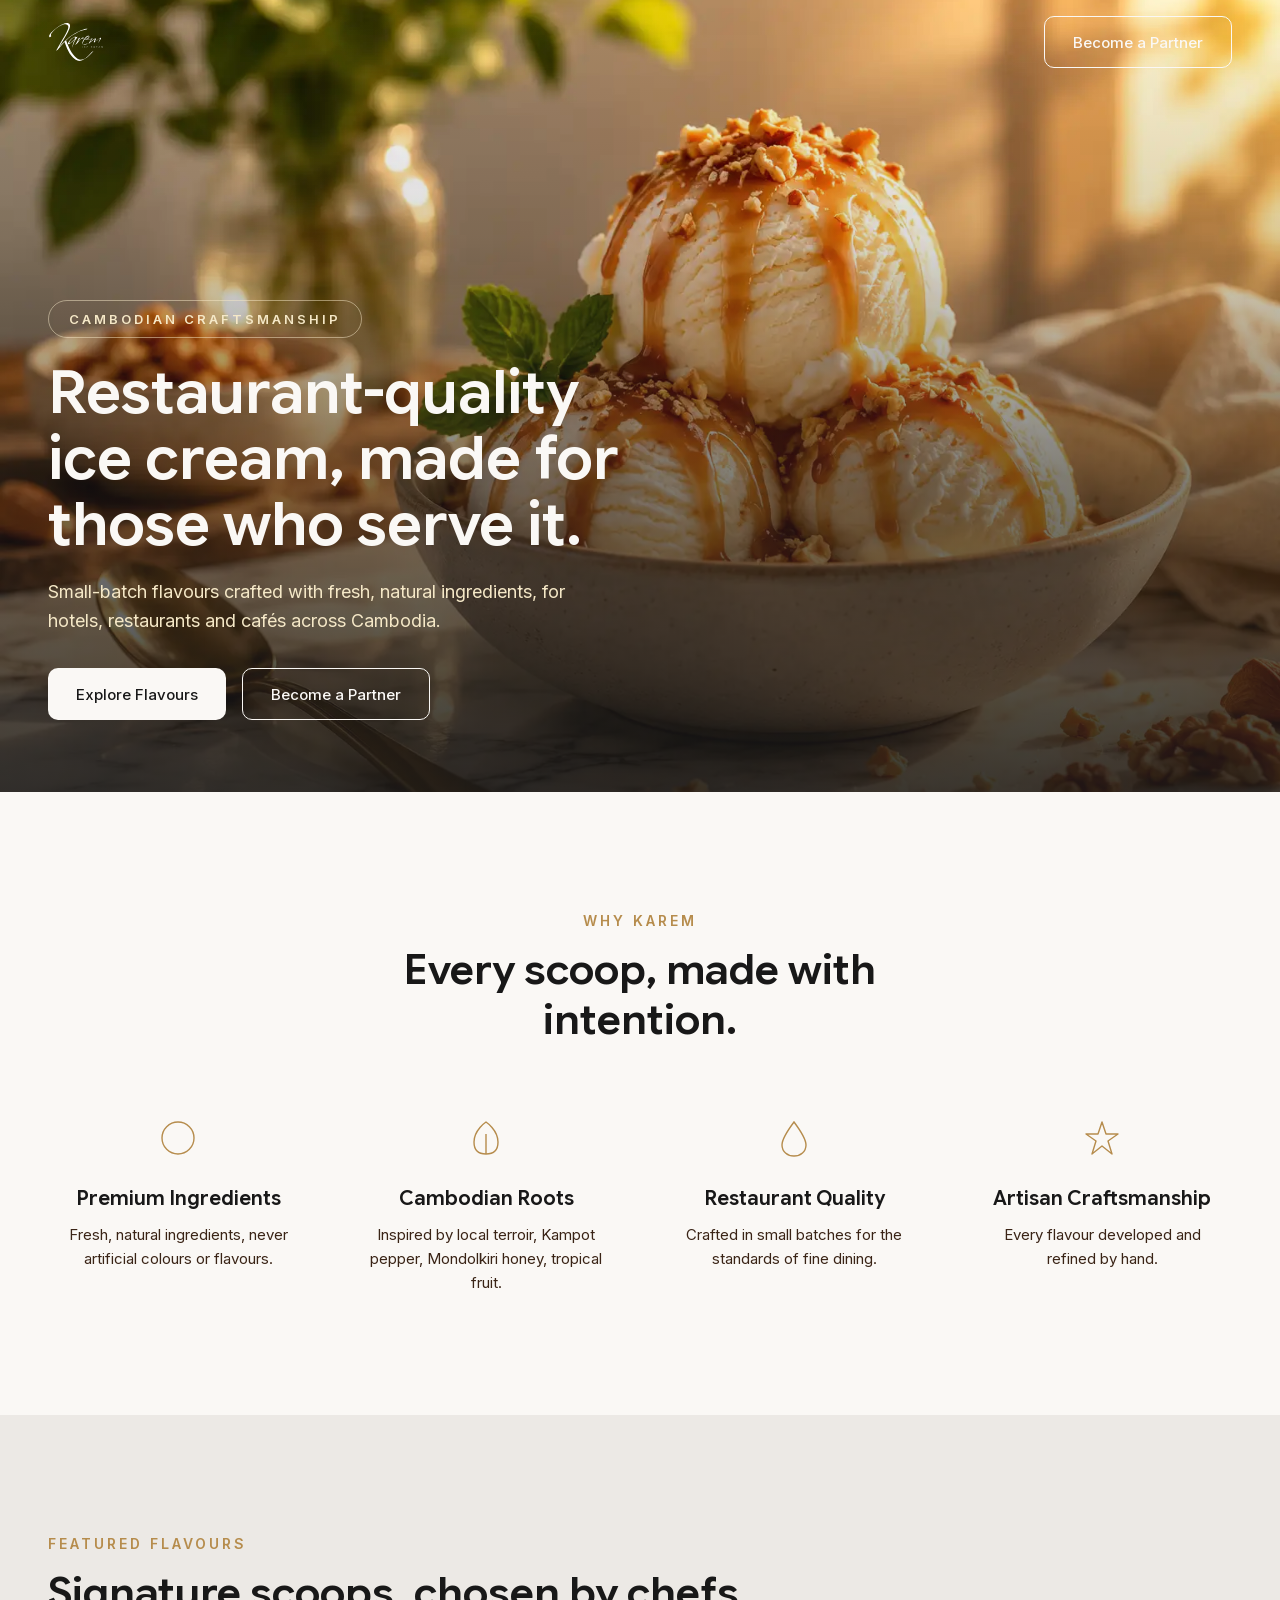
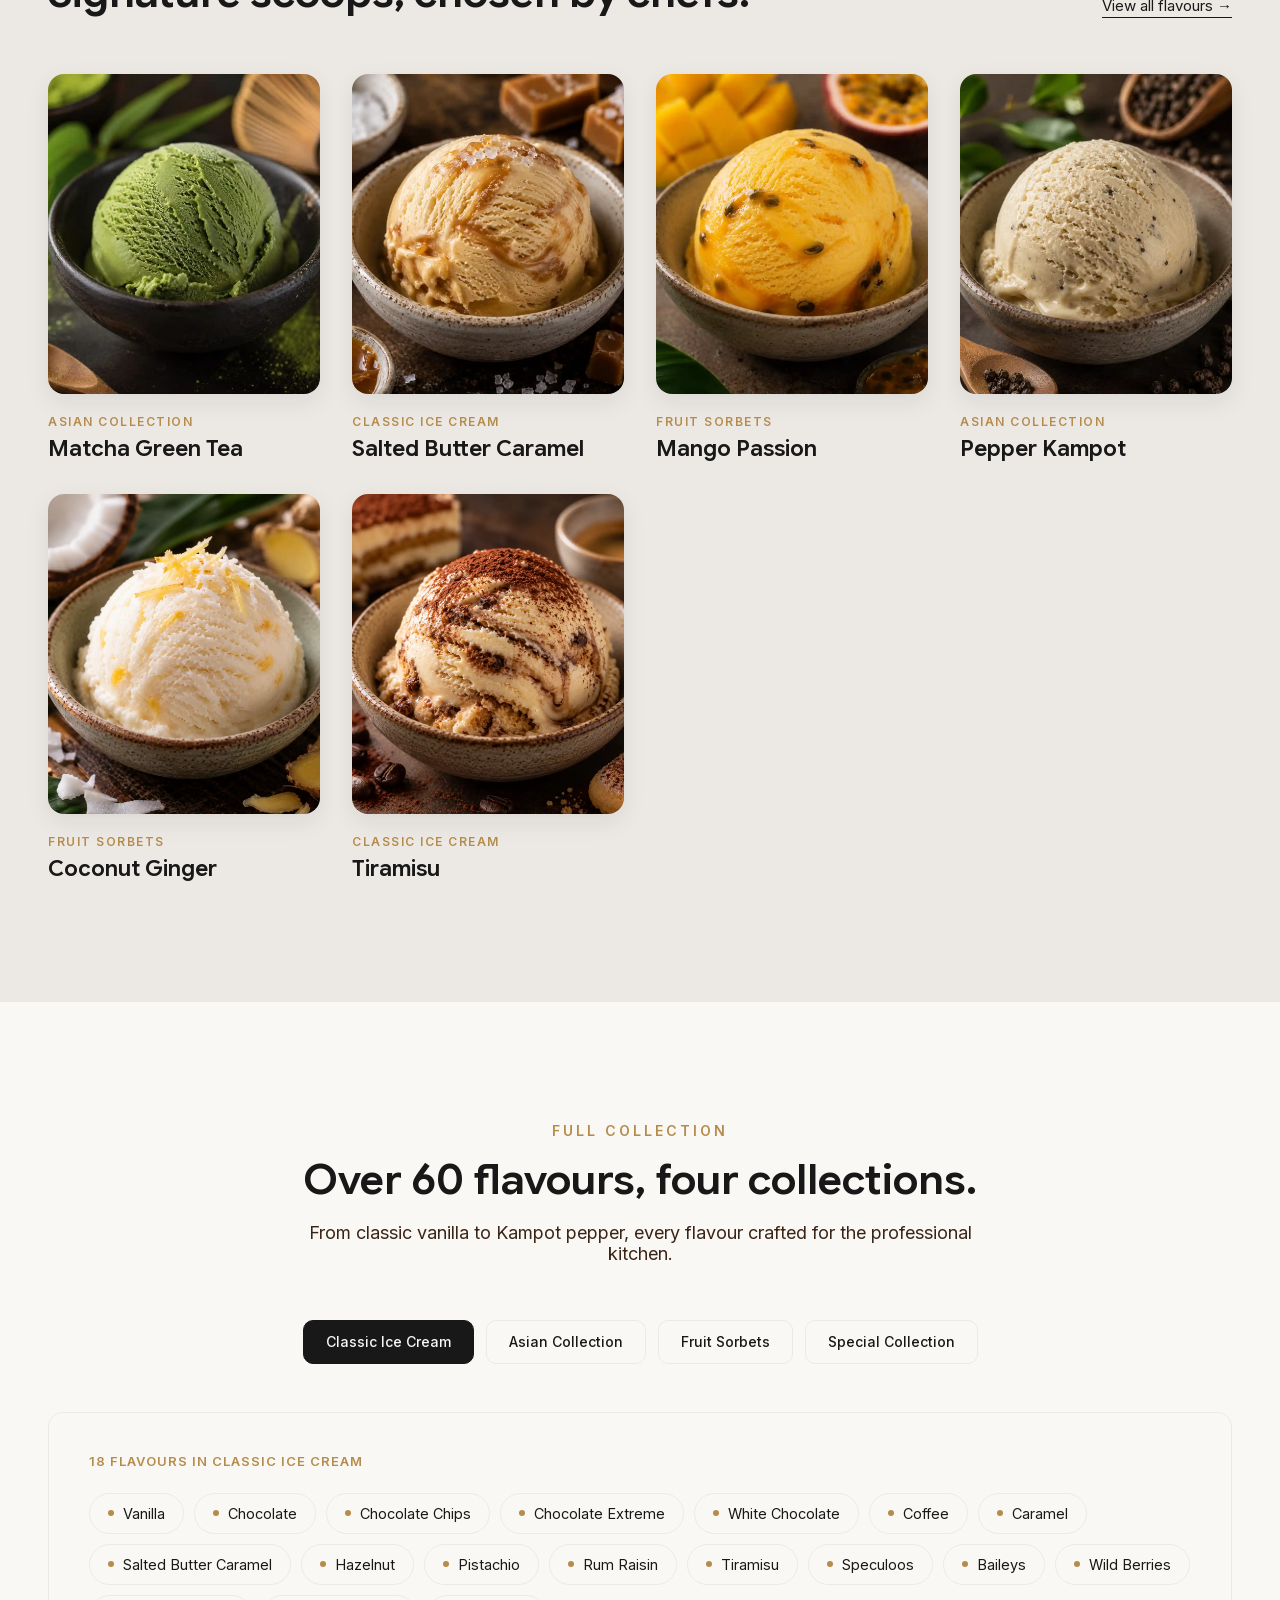
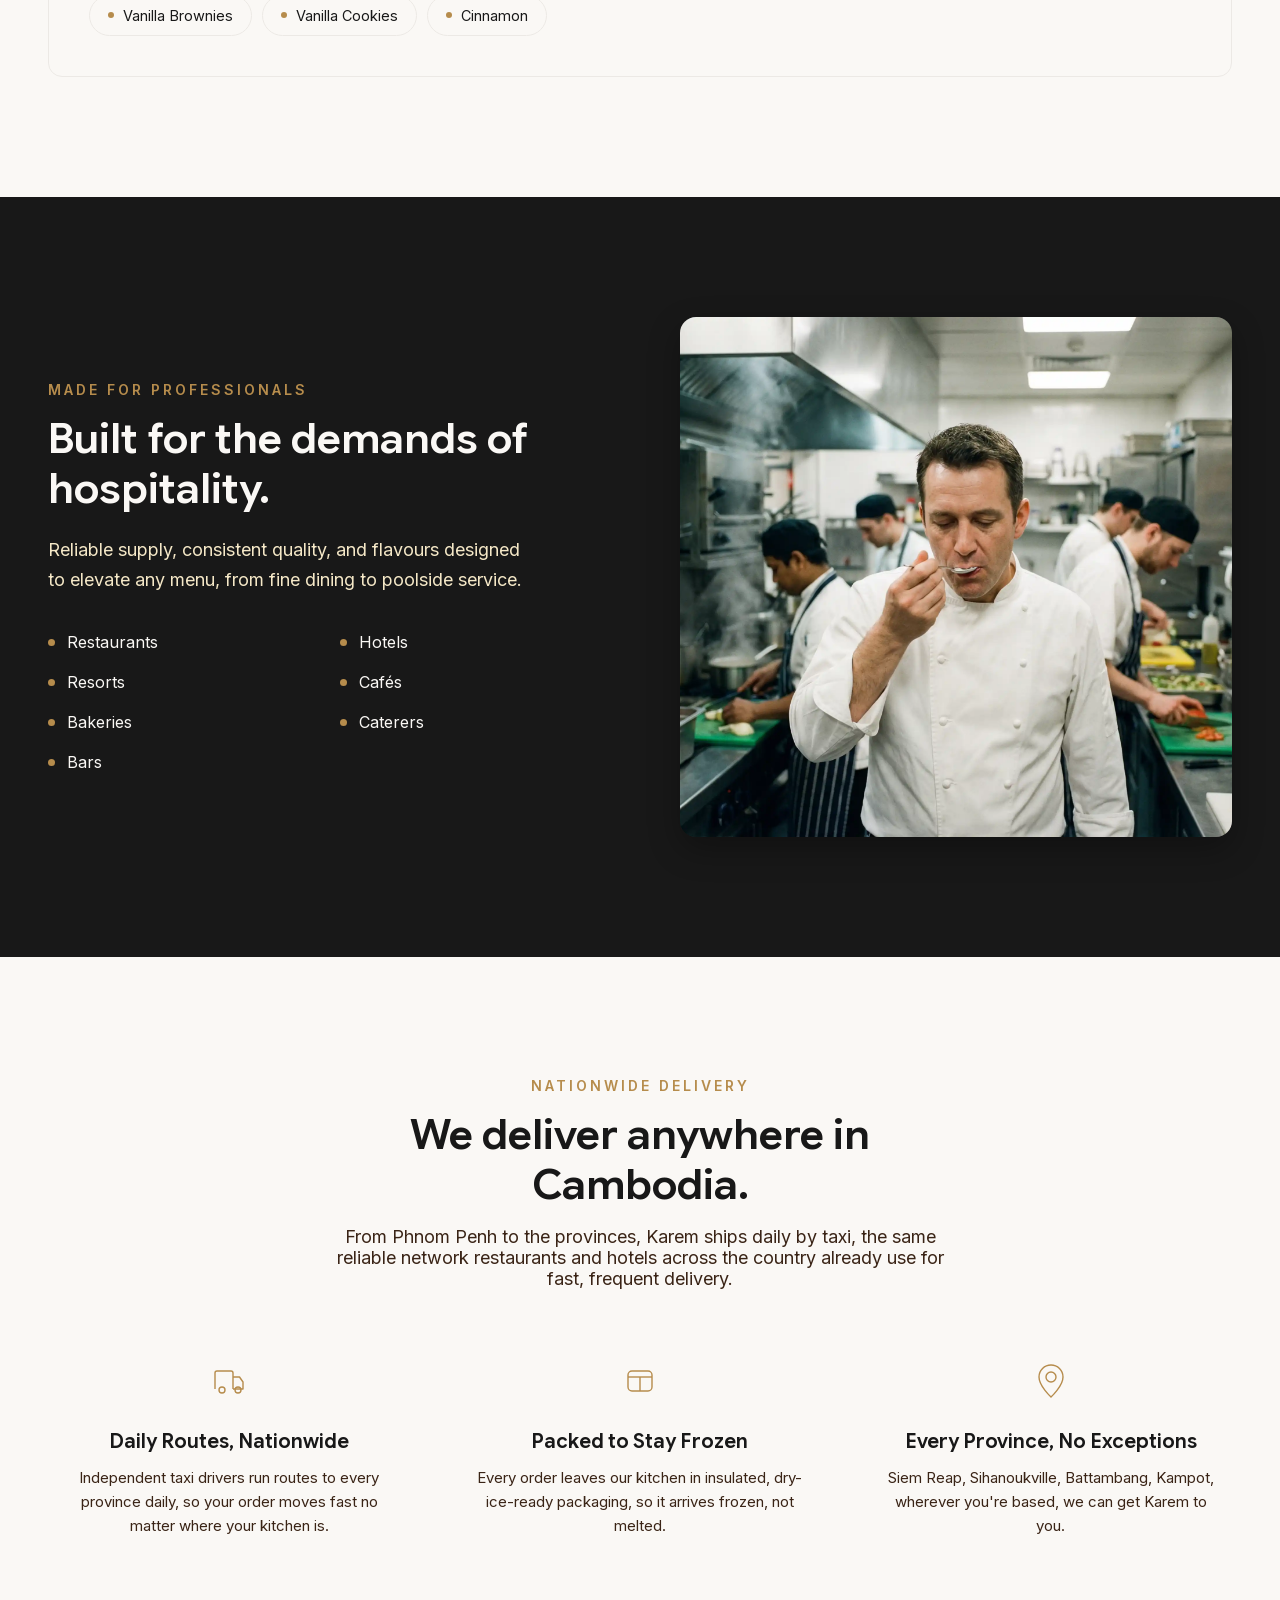
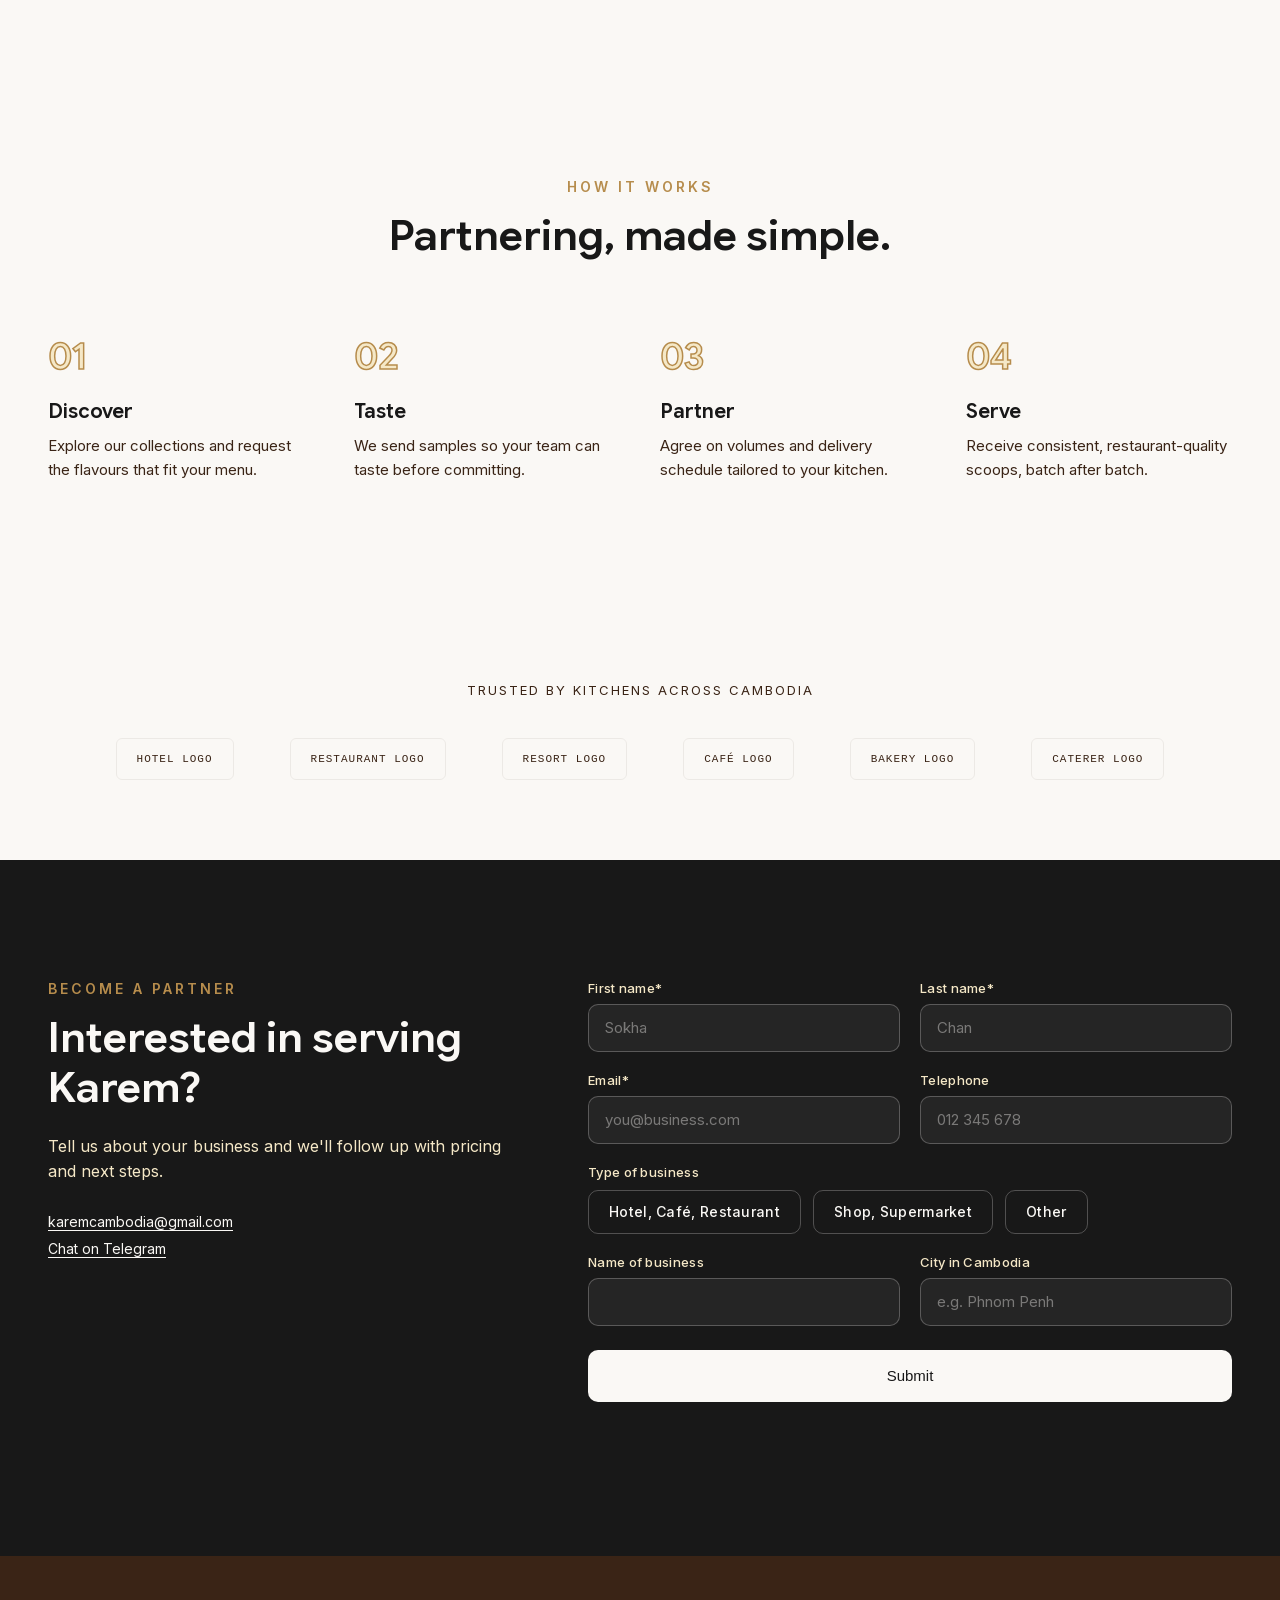
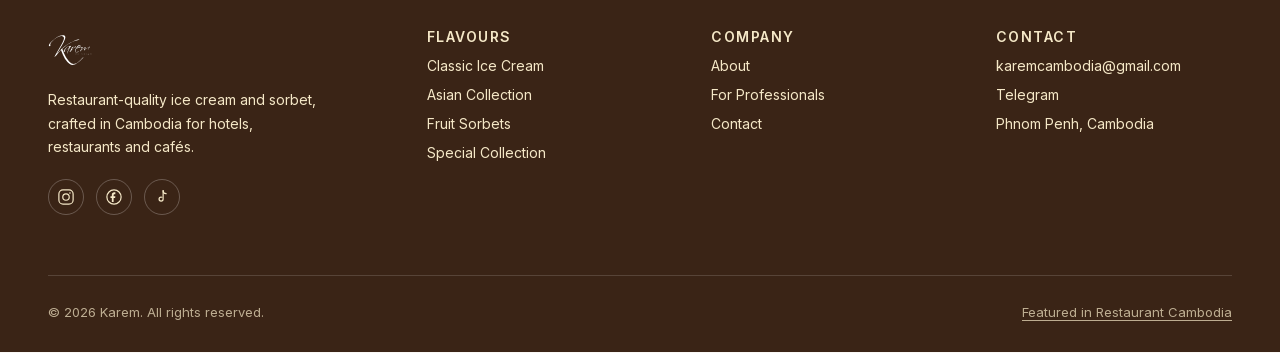
==== index.html @ e4a12578 "Remove "Franck" from visible site text - pricing.html: "Call Franck, +855 12 821 176" -> "Call +855 " ====
<!DOCTYPE html>
<html lang="en">
<head>
<meta charset="UTF-8">
<meta name="viewport" content="width=device-width, initial-scale=1">

<!-- Google tag (gtag.js) -->
<script async src="https://www.googletagmanager.com/gtag/js?id=G-YHL9MXFKMF"></script>
<script>
  window.dataLayer = window.dataLayer || [];
  function gtag(){dataLayer.push(arguments);}
  gtag('js', new Date());
  gtag('config', 'G-YHL9MXFKMF');
</script>

<!-- Google Search Console verification -->
<!-- TODO: replace with the content value Search Console gives you at search.google.com/search-console -->
<meta name="google-site-verification" content="REPLACE_WITH_YOUR_VERIFICATION_CODE">

<title>Ice Cream in Cambodia: the best since 1999</title>
<meta name="description" content="Indulge in the finest ice cream in Cambodia. Since 1999. Karem is the best in town, serving up irresistible flavors you must try. Experience a taste of pure delight today.">
<meta name="robots" content="index, follow, max-snippet:-1, max-video-preview:-1, max-image-preview:large">
<link rel="canonical" href="https://karem-icecream.com/">
<meta property="og:locale" content="en_US">
<meta property="og:type" content="website">
<meta property="og:title" content="Ice Cream in Cambodia: the best since 1999">
<meta property="og:description" content="Indulge in the finest ice cream in Cambodia. Since 1999. Karem is the best in town, serving up irresistible flavors you must try. Experience a taste of pure delight today.">
<meta property="og:url" content="https://karem-icecream.com/">
<meta property="og:site_name" content="karem-icecream.com">
<meta property="og:updated_time" content="2026-05-24T06:17:07+00:00">
<meta property="article:published_time" content="2023-06-06T05:48:26+00:00">
<meta property="article:modified_time" content="2026-05-24T06:17:07+00:00">
<meta name="twitter:card" content="summary_large_image">
<meta name="twitter:title" content="Ice Cream in Cambodia: the best since 1999">
<meta name="twitter:description" content="Indulge in the finest ice cream in Cambodia. Since 1999. Karem is the best in town, serving up irresistible flavors you must try. Experience a taste of pure delight today.">
<meta name="twitter:label1" content="Time to read">
<meta name="twitter:data1" content="1 minute">
<script type="application/ld+json">{"@context":"https://schema.org","@graph":[{"@type":"Organization","@id":"https://karem-icecream.com/#organization","name":"Karem","url":"https://karem-icecream.com/","logo":{"@type":"ImageObject","@id":"https://karem-icecream.com/#logo","url":"https://karem-icecream.com/assets/images/karem-logo.svg","contentUrl":"https://karem-icecream.com/assets/images/karem-logo.svg","caption":"Karem"},"image":{"@id":"https://karem-icecream.com/#logo"},"description":"Wholesale ice cream and sorbet maker supplying hotels, restaurants and cafes across Cambodia, delivered nationwide by taxi.","email":"karemcambodia@gmail.com","telephone":"+855 12 821 176","address":{"@type":"PostalAddress","addressLocality":"Phnom Penh","addressCountry":"KH"},"sameAs":["https://t.me/Frank_Karem","https://www.restaurant-cambodia.com/"]},{"@type":"WebSite","@id":"https://karem-icecream.com/#website","url":"https://karem-icecream.com/","name":"Karem","publisher":{"@id":"https://karem-icecream.com/#organization"},"inLanguage":"en-US"},{"@type":"ImageObject","@id":"https://karem-icecream.com/assets/images/hero-icecream.webp","url":"https://karem-icecream.com/assets/images/hero-icecream.webp","width":"1536","height":"1024","inLanguage":"en-US"},{"@type":"WebPage","@id":"https://karem-icecream.com/#webpage","url":"https://karem-icecream.com/","name":"Ice Cream in Cambodia: the best since 1999","description":"Indulge in the finest ice cream in Cambodia. Since 1999. Karem is the best in town, serving up irresistible flavors you must try. Experience a taste of pure delight today.","isPartOf":{"@id":"https://karem-icecream.com/#website"},"about":{"@id":"https://karem-icecream.com/#organization"},"primaryImageOfPage":{"@id":"https://karem-icecream.com/assets/images/hero-icecream.webp"},"inLanguage":"en-US"}]}</script>
<link rel="icon" href="assets/images/karem-logo.svg" type="image/svg+xml">
<link rel="stylesheet" href="styles.css">
</head>
<body>

<a class="skip-link" href="#main">Skip to content</a>

<!-- NAV -->
<header class="site-nav">
  <div class="site-nav__bar">
    <a href="#" class="site-nav__logo" aria-label="Karem home">
      <img src="assets/images/karem-logo.svg" alt="Karem" width="168" height="56">
    </a>
    <a href="#contact" class="btn btn--outline site-nav__cta">Become a Partner</a>
  </div>
</header>

<main id="main">

  <!-- HERO -->
  <section id="hero" class="hero" role="img" aria-label="Golden hour photo of vanilla ice cream scoops with caramel and nuts in a ceramic bowl on marble">
    <div class="hero__scrim"></div>
    <div class="hero__inner">
      <div class="hero__content">
        <span class="eyebrow eyebrow--pill">Cambodian Craftsmanship</span>
        <h1>Restaurant-quality<br>ice cream, made for<br>those who serve it.</h1>
        <p class="hero__lede">Small-batch flavours crafted with fresh, natural ingredients, for hotels, restaurants and cafés across Cambodia.</p>
        <div class="hero__actions">
          <a href="#flavours" class="btn btn--light">Explore Flavours</a>
          <a href="#contact" class="btn btn--outline">Become a Partner</a>
        </div>
      </div>
    </div>
  </section>

  <!-- WHY KAREM -->
  <section id="why" class="section">
    <div class="section__head" data-reveal>
      <span class="eyebrow">Why Karem</span>
      <h2>Every scoop, made with intention.</h2>
    </div>
    <div class="why-grid" data-reveal-group>
      <div class="why-item">
        <svg width="40" height="40" viewBox="0 0 40 40" fill="none" aria-hidden="true"><circle cx="20" cy="20" r="16" stroke="#B68C4C" stroke-width="1.4"></circle></svg>
        <h3>Premium Ingredients</h3>
        <p>Fresh, natural ingredients, never artificial colours or flavours.</p>
      </div>
      <div class="why-item">
        <svg width="40" height="40" viewBox="0 0 40 40" fill="none" aria-hidden="true"><path d="M20 4C20 4 8 12 8 24C8 32.8 13.4 36 20 36C26.6 36 32 32.8 32 24C32 12 20 4 20 4Z" stroke="#B68C4C" stroke-width="1.4"></path><path d="M20 36V16" stroke="#B68C4C" stroke-width="1.4"></path></svg>
        <h3>Cambodian Roots</h3>
        <p>Inspired by local terroir, Kampot pepper, Mondolkiri honey, tropical fruit.</p>
      </div>
      <div class="why-item">
        <svg width="40" height="40" viewBox="0 0 40 40" fill="none" aria-hidden="true"><path d="M20 4C20 4 8 20 8 27C8 33.6 13.4 38 20 38C26.6 38 32 33.6 32 27C32 20 20 4 20 4Z" stroke="#B68C4C" stroke-width="1.4"></path></svg>
        <h3>Restaurant Quality</h3>
        <p>Crafted in small batches for the standards of fine dining.</p>
      </div>
      <div class="why-item">
        <svg width="40" height="40" viewBox="0 0 40 40" fill="none" aria-hidden="true"><path d="M20 4L24 16H36L26 23L30 36L20 28L10 36L14 23L4 16H16Z" stroke="#B68C4C" stroke-width="1.4" stroke-linejoin="round"></path></svg>
        <h3>Artisan Craftsmanship</h3>
        <p>Every flavour developed and refined by hand.</p>
      </div>
    </div>
  </section>

  <!-- FEATURED FLAVOURS -->
  <section id="flavours" class="section section--band">
    <div class="section__inner">
      <div class="section__head section__head--row" data-reveal>
        <div>
          <span class="eyebrow">Featured Flavours</span>
          <h2>Signature scoops, chosen by chefs.</h2>
        </div>
        <a href="#categories" class="link-arrow">View all flavours →</a>
      </div>
      <div class="flavour-grid" data-reveal-group>
        <article class="flavour-card">
          <div class="flavour-card__swatch flavour-card__swatch--photo">
            <img src="assets/images/matcha.webp" alt="Matcha Green Tea ice cream scoop, close-up macro shot" loading="lazy" width="1254" height="1254">
          </div>
          <div class="flavour-card__category">Asian Collection</div>
          <h3>Matcha Green Tea</h3>
        </article>
        <article class="flavour-card">
          <div class="flavour-card__swatch flavour-card__swatch--photo">
            <img src="assets/images/caramel.webp" alt="Salted Butter Caramel ice cream scoop, close-up macro shot" loading="lazy" width="1254" height="1254">
          </div>
          <div class="flavour-card__category">Classic Ice Cream</div>
          <h3>Salted Butter Caramel</h3>
        </article>
        <article class="flavour-card">
          <div class="flavour-card__swatch flavour-card__swatch--photo">
            <img src="assets/images/passionmango.webp" alt="Mango Passion ice cream scoop, close-up macro shot" loading="lazy" width="1254" height="1254">
          </div>
          <div class="flavour-card__category">Fruit Sorbets</div>
          <h3>Mango Passion</h3>
        </article>
        <article class="flavour-card">
          <div class="flavour-card__swatch flavour-card__swatch--photo">
            <img src="assets/images/pepperKampot.webp" alt="Pepper Kampot ice cream scoop, close-up macro shot" loading="lazy" width="1254" height="1254">
          </div>
          <div class="flavour-card__category">Asian Collection</div>
          <h3>Pepper Kampot</h3>
        </article>
        <article class="flavour-card">
          <div class="flavour-card__swatch flavour-card__swatch--photo">
            <img src="assets/images/Coconut_Ginger_Sorbet.webp" alt="Coconut Ginger sorbet scoop, close-up macro shot" loading="lazy" width="1254" height="1254">
          </div>
          <div class="flavour-card__category">Fruit Sorbets</div>
          <h3>Coconut Ginger</h3>
        </article>
        <article class="flavour-card">
          <div class="flavour-card__swatch flavour-card__swatch--photo">
            <img src="assets/images/Tiramisu_Ice_Cream.webp" alt="Tiramisu ice cream scoop, close-up macro shot" loading="lazy" width="1254" height="1254">
          </div>
          <div class="flavour-card__category">Classic Ice Cream</div>
          <h3>Tiramisu</h3>
        </article>
      </div>
    </div>
  </section>

  <!-- CATEGORIES / FILTER -->
  <section id="categories" class="section">
    <div class="section__head section__head--center" data-reveal>
      <span class="eyebrow">Full Collection</span>
      <h2>Over 60 flavours, four collections.</h2>
      <p class="section__lede">From classic vanilla to Kampot pepper, every flavour crafted for the professional kitchen.</p>
    </div>

    <div class="category-tabs" id="category-tabs" role="tablist" aria-label="Flavour collections" data-reveal></div>

    <div class="flavour-panel" data-reveal>
      <div class="flavour-panel__count" id="flavour-count" role="tabpanel" aria-live="polite"></div>
      <div class="flavour-list" id="flavour-list"></div>
    </div>
  </section>

  <!-- MADE FOR PROFESSIONALS -->
  <section id="professionals" class="section section--dark">
    <div class="section__inner professionals-grid" data-reveal-group>
      <div>
        <span class="eyebrow">Made for Professionals</span>
        <h2>Built for the demands of hospitality.</h2>
        <p class="professionals-lede">Reliable supply, consistent quality, and flavours designed to elevate any menu, from fine dining to poolside service.</p>
        <div class="professionals-list">
          <div><span class="dot"></span>Restaurants</div>
          <div><span class="dot"></span>Hotels</div>
          <div><span class="dot"></span>Resorts</div>
          <div><span class="dot"></span>Cafés</div>
          <div><span class="dot"></span>Bakeries</div>
          <div><span class="dot"></span>Caterers</div>
          <div><span class="dot"></span>Bars</div>
        </div>
      </div>
      <div class="professionals-photo">
        <img src="assets/images/homepage-hero-karem.webp" alt="Chef tasting a dish in a professional restaurant kitchen" loading="lazy" width="2400" height="1792">
      </div>
    </div>
  </section>

  <!-- NATIONWIDE DELIVERY -->
  <section id="delivery" class="section">
    <div class="section__head" data-reveal>
      <span class="eyebrow">Nationwide Delivery</span>
      <h2>We deliver anywhere in Cambodia.</h2>
      <p class="section__lede">From Phnom Penh to the provinces, Karem ships daily by taxi, the same reliable network restaurants and hotels across the country already use for fast, frequent delivery.</p>
    </div>
    <div class="why-grid" data-reveal-group>
      <div class="why-item">
        <svg width="40" height="40" viewBox="0 0 40 40" fill="none" aria-hidden="true"><path d="M6 28V12C6 10.9 6.9 10 8 10H22C23.1 10 24 10.9 24 12V28" stroke="#B68C4C" stroke-width="1.4"></path><path d="M24 16H30.5L34 21V28H24" stroke="#B68C4C" stroke-width="1.4" stroke-linejoin="round"></path><circle cx="13" cy="29" r="3" stroke="#B68C4C" stroke-width="1.4"></circle><circle cx="29" cy="29" r="3" stroke="#B68C4C" stroke-width="1.4"></circle></svg>
        <h3>Daily Routes, Nationwide</h3>
        <p>Independent taxi drivers run routes to every province daily, so your order moves fast no matter where your kitchen is.</p>
      </div>
      <div class="why-item">
        <svg width="40" height="40" viewBox="0 0 40 40" fill="none" aria-hidden="true"><path d="M8 14C8 11.8 9.8 10 12 10H28C30.2 10 32 11.8 32 14V26C32 28.2 30.2 30 28 30H12C9.8 30 8 28.2 8 26V14Z" stroke="#B68C4C" stroke-width="1.4"></path><path d="M8 16H32" stroke="#B68C4C" stroke-width="1.4"></path><path d="M20 16V30" stroke="#B68C4C" stroke-width="1.4"></path></svg>
        <h3>Packed to Stay Frozen</h3>
        <p>Every order leaves our kitchen in insulated, dry-ice-ready packaging, so it arrives frozen, not melted.</p>
      </div>
      <div class="why-item">
        <svg width="40" height="40" viewBox="0 0 40 40" fill="none" aria-hidden="true"><path d="M20 4C13.4 4 8 9.4 8 16C8 25 20 36 20 36C20 36 32 25 32 16C32 9.4 26.6 4 20 4Z" stroke="#B68C4C" stroke-width="1.4"></path><circle cx="20" cy="16" r="5" stroke="#B68C4C" stroke-width="1.4"></circle></svg>
        <h3>Every Province, No Exceptions</h3>
        <p>Siem Reap, Sihanoukville, Battambang, Kampot, wherever you're based, we can get Karem to you.</p>
      </div>
    </div>
  </section>

  <!-- HOW IT WORKS -->
  <section id="how" class="section">
    <div class="section__head" data-reveal>
      <span class="eyebrow">How It Works</span>
      <h2>Partnering, made simple.</h2>
    </div>
    <div class="steps-grid" data-reveal-group>
      <div class="step">
        <div class="step__num">01</div>
        <h3>Discover</h3>
        <p>Explore our collections and request the flavours that fit your menu.</p>
      </div>
      <div class="step">
        <div class="step__num">02</div>
        <h3>Taste</h3>
        <p>We send samples so your team can taste before committing.</p>
      </div>
      <div class="step">
        <div class="step__num">03</div>
        <h3>Partner</h3>
        <p>Agree on volumes and delivery schedule tailored to your kitchen.</p>
      </div>
      <div class="step">
        <div class="step__num">04</div>
        <h3>Serve</h3>
        <p>Receive consistent, restaurant-quality scoops, batch after batch.</p>
      </div>
    </div>
  </section>

  <!-- CLIENTS -->
  <section id="clients" class="section section--tight">
    <div class="clients-label" data-reveal>Trusted by kitchens across Cambodia</div>
    <div class="clients-row" data-reveal-group>
      <div class="client-chip">Hotel logo</div>
      <div class="client-chip">Restaurant logo</div>
      <div class="client-chip">Resort logo</div>
      <div class="client-chip">Café logo</div>
      <div class="client-chip">Bakery logo</div>
      <div class="client-chip">Caterer logo</div>
    </div>
  </section>

  <!-- CTA / SIGNUP -->
  <section id="contact" class="section section--dark section--signup">
    <div class="form-wrap" data-reveal-group>
      <div class="form-intro">
        <span class="eyebrow">Become a Partner</span>
        <h2>Interested in serving Karem?</h2>
        <p>Tell us about your business and we'll follow up with pricing and next steps.</p>
        <div class="form-alt-contact">
          <a href="mailto:karemcambodia@gmail.com">karemcambodia@gmail.com</a>
          <a href="https://t.me/Frank_Karem" target="_blank" rel="noopener">Chat on Telegram</a>
        </div>
      </div>

      <form class="signup-form" id="signup-form" novalidate>
        <div class="form-row">
          <div class="form-field">
            <label for="f-fname">First name*</label>
            <input type="text" id="f-fname" name="firstName" autocomplete="given-name" placeholder="Sokha" required>
          </div>
          <div class="form-field">
            <label for="f-lname">Last name*</label>
            <input type="text" id="f-lname" name="lastName" autocomplete="family-name" placeholder="Chan" required>
          </div>
        </div>

        <div class="form-row">
          <div class="form-field">
            <label for="f-email">Email*</label>
            <input type="email" id="f-email" name="email" autocomplete="email" placeholder="you@business.com" required>
          </div>
          <div class="form-field">
            <label for="f-phone">Telephone</label>
            <input type="tel" id="f-phone" name="phone" autocomplete="tel" placeholder="012 345 678">
          </div>
        </div>

        <fieldset class="form-field">
          <legend>Type of business</legend>
          <div class="form-radio-group">
            <label class="form-radio">
              <input type="radio" name="businessType" value="Hotel, Café, Restaurant">
              <span>Hotel, Café, Restaurant</span>
            </label>
            <label class="form-radio">
              <input type="radio" name="businessType" value="Shop, Supermarket">
              <span>Shop, Supermarket</span>
            </label>
            <label class="form-radio">
              <input type="radio" name="businessType" value="Other">
              <span>Other</span>
            </label>
          </div>
        </fieldset>

        <div class="form-row">
          <div class="form-field">
            <label for="f-business">Name of business</label>
            <input type="text" id="f-business" name="businessName" autocomplete="organization">
          </div>
          <div class="form-field">
            <label for="f-city">City in Cambodia</label>
            <input type="text" id="f-city" name="city" autocomplete="address-level2" placeholder="e.g. Phnom Penh">
          </div>
        </div>

        <button type="submit" class="btn btn--light form-submit">Submit</button>
        <p class="form-status" id="form-status" role="status" aria-live="polite"></p>
      </form>
    </div>
  </section>

</main>

<!-- FOOTER -->
<footer class="site-footer">
  <div class="site-footer__grid">
    <div class="site-footer__about">
      <img src="assets/images/karem-logo.svg" alt="Karem" width="132" height="44" class="site-footer__logo">
      <p>Restaurant-quality ice cream and sorbet, crafted in Cambodia for hotels, restaurants and cafés.</p>
      <div class="site-footer__social">
        <a href="https://www.instagram.com/karem_cambodia/" target="_blank" rel="noopener" aria-label="Karem on Instagram">
          <svg viewBox="0 0 24 24" fill="none" aria-hidden="true"><rect x="2.5" y="2.5" width="19" height="19" rx="5.5" stroke="currentColor" stroke-width="1.6"></rect><circle cx="12" cy="12" r="4.3" stroke="currentColor" stroke-width="1.6"></circle><circle cx="17.3" cy="6.7" r="1.1" fill="currentColor"></circle></svg>
        </a>
        <a href="https://www.facebook.com/icecreamkarem/" target="_blank" rel="noopener" aria-label="Karem on Facebook">
          <svg viewBox="0 0 24 24" fill="none" aria-hidden="true"><circle cx="12" cy="12" r="9.5" stroke="currentColor" stroke-width="1.6"></circle><path d="M13.8 8.3H12.4C11.9 8.3 11.5 8.7 11.5 9.2V11H13.8L13.5 13.3H11.5V18.5H9.1V13.3H7.3V11H9.1V9C9.1 7.1 10.4 5.6 12.3 5.6H13.8V8.3Z" fill="currentColor"></path></svg>
        </a>
        <a href="https://www.tiktok.com/@karem.ice.cream?lang=en" target="_blank" rel="noopener" aria-label="Karem on TikTok">
          <svg viewBox="0 0 24 24" fill="none" aria-hidden="true"><path d="M13.5 3.5V14.8C13.5 16.3 12.3 17.5 10.8 17.5C9.3 17.5 8.1 16.3 8.1 14.8C8.1 13.3 9.3 12.1 10.8 12.1C11.1 12.1 11.4 12.15 11.65 12.25" stroke="currentColor" stroke-width="1.6" stroke-linecap="round"></path><path d="M13.5 3.5C13.5 5.7 15.3 7.5 17.5 7.5" stroke="currentColor" stroke-width="1.6" stroke-linecap="round"></path></svg>
        </a>
      </div>
    </div>
    <div>
      <div class="site-footer__heading">Flavours</div>
      <div>Classic Ice Cream</div>
      <div>Asian Collection</div>
      <div>Fruit Sorbets</div>
      <div>Special Collection</div>
    </div>
    <div>
      <div class="site-footer__heading">Company</div>
      <div>About</div>
      <div>For Professionals</div>
      <div>Contact</div>
    </div>
    <div>
      <div class="site-footer__heading">Contact</div>
      <div><a href="mailto:karemcambodia@gmail.com">karemcambodia@gmail.com</a></div>
      <div><a href="https://t.me/Frank_Karem" target="_blank" rel="noopener">Telegram</a></div>
      <div>Phnom Penh, Cambodia</div>
    </div>
  </div>
  <div class="site-footer__bottom">
    <span>© 2026 Karem. All rights reserved.</span>
    <a href="https://www.restaurant-cambodia.com/" target="_blank" rel="noopener">Featured in Restaurant Cambodia</a>
  </div>
</footer>

<script src="script.js"></script>
</body>
</html>
---- styles.css ----
/* ============ Fonts ============ */
@font-face {
  font-family: 'Google Sans Flex';
  font-style: normal;
  font-weight: 500 700;
  font-display: swap;
  src: url("assets/fonts/google-sans-flex-latin-ext.woff2") format('woff2');
  unicode-range: U+0100-02BA, U+02BD-02C5, U+02C7-02CC, U+02CE-02D7, U+02DD-02FF, U+0304, U+0308, U+0329, U+1D00-1DBF, U+1E00-1E9F, U+1EF2-1EFF, U+2020, U+20A0-20AB, U+20AD-20C0, U+2113, U+2C60-2C7F, U+A720-A7FF;
}
@font-face {
  font-family: 'Google Sans Flex';
  font-style: normal;
  font-weight: 500 700;
  font-display: swap;
  src: url("assets/fonts/google-sans-flex-latin.woff2") format('woff2');
  unicode-range: U+0000-00FF, U+0131, U+0152-0153, U+02BB-02BC, U+02C6, U+02DA, U+02DC, U+0304, U+0308, U+0329, U+2000-206F, U+20AC, U+2122, U+2191, U+2193, U+2212, U+2215, U+FEFF, U+FFFD;
}
@font-face {
  font-family: 'Inter';
  font-style: normal;
  font-weight: 400 600;
  font-display: swap;
  src: url("assets/fonts/inter-latin-ext.woff2") format('woff2');
  unicode-range: U+0100-02BA, U+02BD-02C5, U+02C7-02CC, U+02CE-02D7, U+02DD-02FF, U+0304, U+0308, U+0329, U+1D00-1DBF, U+1E00-1E9F, U+1EF2-1EFF, U+2020, U+20A0-20AB, U+20AD-20C0, U+2113, U+2C60-2C7F, U+A720-A7FF;
}
@font-face {
  font-family: 'Inter';
  font-style: normal;
  font-weight: 400 600;
  font-display: swap;
  src: url("assets/fonts/inter-latin.woff2") format('woff2');
  unicode-range: U+0000-00FF, U+0131, U+0152-0153, U+02BB-02BC, U+02C6, U+02DA, U+02DC, U+0304, U+0308, U+0329, U+2000-206F, U+20AC, U+2122, U+2191, U+2193, U+2212, U+2215, U+FEFF, U+FFFD;
}

/* ============ Reset & base ============ */
* { box-sizing: border-box; }
html { scroll-behavior: smooth; }
body { margin: 0; }

:root {
  --cream: #FAF8F5;
  --ink: #181818;
  --gold: #B68C4C;
  --pale-gold: #F5E8C7;
  --line: #ECE9E5;
  --brown: #3A2416;

  --gutter: 48px;
  --section-pad: 120px;
  --container: 1400px;
}

@media (max-width: 900px) {
  :root { --gutter: 32px; --section-pad: 80px; }
}
@media (max-width: 560px) {
  :root { --gutter: 20px; --section-pad: 56px; }
}

body {
  font-family: 'Inter', sans-serif;
  background: var(--cream);
  color: var(--ink);
  width: 100%;
  overflow-x: hidden;
}

h1, h2, h3 {
  font-family: 'Google Sans Flex', sans-serif;
  font-weight: 600;
  margin: 0;
}

p { margin: 0; }

img { max-width: 100%; display: block; }

::selection { background: var(--gold); color: var(--cream); }

@media (prefers-reduced-motion: reduce) {
  html { scroll-behavior: auto; }
  *, *::before, *::after {
    animation-duration: 0.001ms !important;
    animation-iteration-count: 1 !important;
    transition-duration: 0.001ms !important;
    transition-delay: 0s !important;
  }
}

.skip-link {
  position: absolute;
  left: -9999px;
  top: 0;
  background: var(--ink);
  color: var(--cream);
  padding: 12px 20px;
  z-index: 1000;
  border-radius: 0 0 8px 0;
}
.skip-link:focus { left: 0; }

@keyframes fade-up {
  from { opacity: 0; transform: translateY(14px); }
  to { opacity: 1; transform: translateY(0); }
}

/* ============ Scroll reveal ============ */
/* Applied via JS only (progressive enhancement): if JS never runs, content
   stays visible as authored instead of being permanently hidden. */
.reveal-ready {
  opacity: 0;
  transform: translateY(20px);
  transition: opacity .7s cubic-bezier(.16,.84,.44,1), transform .7s cubic-bezier(.16,.84,.44,1);
  transition-delay: var(--reveal-delay, 0s);
}
.reveal-ready.is-visible {
  opacity: 1;
  transform: translateY(0);
}

/* ============ Buttons & shared bits ============ */
.btn {
  display: inline-flex;
  align-items: center;
  justify-content: center;
  height: 52px;
  padding: 0 28px;
  border-radius: 10px;
  font-size: 15px;
  font-weight: 500;
  cursor: pointer;
  border: none;
  text-decoration: none;
  transition: background .2s ease, color .2s ease, border-color .2s ease, transform .15s ease;
  white-space: nowrap;
}
.btn--light { background: var(--cream); color: var(--ink); }
.btn--light:hover { background: var(--gold); color: var(--cream); transform: translateY(-2px); }
.btn--dark { background: var(--ink); color: var(--cream); }
.btn--dark:hover { background: var(--gold); transform: translateY(-2px); }
.btn--outline { background: transparent; color: var(--cream); border: 1px solid var(--cream); }
.btn--outline:hover { border-color: var(--gold); color: var(--gold); transform: translateY(-2px); }
.btn:focus-visible { outline: 2px solid var(--gold); outline-offset: 3px; }

.eyebrow {
  display: block;
  font-size: 14px;
  letter-spacing: 3px;
  text-transform: uppercase;
  color: var(--gold);
  margin-bottom: 16px;
  font-weight: 600;
}
.eyebrow--pill {
  display: inline-block;
  font-size: 13px;
  color: var(--pale-gold);
  padding: 10px 20px;
  border: 1px solid rgba(245,232,199,0.5);
  border-radius: 100px;
  margin-bottom: 22px;
}

.link-arrow {
  font-size: 15px;
  color: var(--ink);
  text-decoration: none;
  border-bottom: 1px solid var(--ink);
  padding-bottom: 2px;
  transition: color .2s ease, border-color .2s ease;
}
.link-arrow:hover { color: var(--gold); border-color: var(--gold); }
.link-arrow--static { border-bottom: 1px solid var(--ink); }

.dot { width: 7px; height: 7px; border-radius: 50%; background: var(--gold); flex: none; display: inline-block; }

/* ============ Layout helpers ============ */
.section {
  padding: var(--section-pad) var(--gutter);
  max-width: var(--container);
  margin: 0 auto;
}
.section--band { padding-left: 0; padding-right: 0; max-width: none; background: var(--line); }
.section--band .section__inner { max-width: var(--container); margin: 0 auto; padding: 0 var(--gutter); }
.section--dark { background: var(--ink); color: var(--cream); }
.section--dark:not(.section--cta) { max-width: none; padding-left: 0; padding-right: 0; }
.section--dark .section__inner { max-width: var(--container); margin: 0 auto; padding: 0 var(--gutter); }
.section--tight { padding-top: 80px; padding-bottom: 80px; }
.section--cta { text-align: center; padding-top: 100px; padding-bottom: 100px; }
.section--cta p { color: var(--pale-gold); margin: 0 0 36px; font-size: 18px; }
.section--cta h2 { margin-bottom: 20px; }
.cta-actions { display: flex; justify-content: center; gap: 16px; flex-wrap: wrap; }

@media (max-width: 560px) {
  .cta-actions { flex-direction: column; align-items: stretch; }
}

/* ============ Signup form ============ */
.section--signup { padding-top: var(--section-pad); padding-bottom: var(--section-pad); }
.form-wrap {
  max-width: var(--container);
  margin: 0 auto;
  padding: 0 var(--gutter);
  display: grid;
  grid-template-columns: 0.85fr 1.15fr;
  gap: 64px;
  align-items: start;
}
.form-intro p { color: var(--pale-gold); font-size: 16px; line-height: 1.6; margin: 20px 0 28px; }
.form-alt-contact { display: flex; flex-direction: column; gap: 10px; }
.form-alt-contact a { color: var(--cream); font-size: 14px; text-decoration: underline; text-underline-offset: 3px; }
.form-alt-contact a:hover { color: var(--gold); }

.form-row { display: grid; grid-template-columns: 1fr 1fr; gap: 20px; }
.form-field { display: flex; flex-direction: column; gap: 8px; margin-bottom: 20px; }
.form-field label,
.signup-form legend {
  font-size: 13px;
  letter-spacing: .3px;
  color: var(--pale-gold);
  font-weight: 500;
}
.signup-form fieldset { border: none; padding: 0; margin: 0 0 20px; }
.signup-form legend { padding: 0; margin-bottom: 10px; }

.form-field input {
  height: 48px;
  padding: 0 16px;
  border-radius: 10px;
  border: 1px solid rgba(250,248,245,0.25);
  background: rgba(250,248,245,0.06);
  color: var(--cream);
  font-size: 15px;
  font-family: inherit;
  transition: border-color .2s ease, background .2s ease;
}
.form-field input::placeholder { color: rgba(250,248,245,0.4); }
.form-field input:focus {
  outline: none;
  border-color: var(--gold);
  background: rgba(250,248,245,0.1);
}
.form-field input:invalid:not(:placeholder-shown) { border-color: #C97B7B; }

.form-radio-group { display: flex; flex-wrap: wrap; gap: 12px; }
.form-radio { position: relative; cursor: pointer; }
.form-radio input {
  position: absolute;
  inset: 0;
  opacity: 0;
  margin: 0;
  cursor: pointer;
}
.form-radio span {
  display: inline-flex;
  align-items: center;
  height: 44px;
  padding: 0 20px;
  border-radius: 10px;
  border: 1px solid rgba(250,248,245,0.25);
  font-size: 14px;
  color: var(--cream);
  transition: background .2s ease, border-color .2s ease, color .2s ease;
}
.form-radio input:checked + span { background: var(--gold); border-color: var(--gold); color: var(--ink); font-weight: 500; }
.form-radio input:focus-visible + span { outline: 2px solid var(--gold); outline-offset: 2px; }

.form-submit { width: 100%; margin-top: 4px; }
.form-submit:disabled { opacity: .6; cursor: not-allowed; transform: none; }
.form-status { min-height: 20px; margin: 14px 0 0; font-size: 14px; text-align: center; }
.form-status.is-success { color: #9FCB8F; }
.form-status.is-error { color: #E6A0A0; }

@media (max-width: 900px) {
  .form-wrap { grid-template-columns: 1fr; gap: 40px; }
}
@media (max-width: 560px) {
  .form-row { grid-template-columns: 1fr; gap: 0; }
}

.section__head { text-align: center; max-width: 640px; margin: 0 auto 72px; }
.section__head--row { display: flex; align-items: flex-end; justify-content: space-between; gap: 24px; flex-wrap: wrap; text-align: left; max-width: none; margin: 0 0 56px; }
.section__head--center { max-width: 680px; margin: 0 auto 56px; }
.section__lede { font-size: 18px; color: var(--brown); margin-top: 16px; }

h2 { font-size: 42px; line-height: 1.2; }

@media (max-width: 900px) {
  h2 { font-size: 32px; }
  .section__head { margin-bottom: 48px; }
}
@media (max-width: 560px) {
  h2 { font-size: 26px; }
  .section__head { margin-bottom: 36px; }
}

/* ============ Nav ============ */
.site-nav {
  position: absolute;
  top: 0;
  left: 0;
  right: 0;
  z-index: 50;
  background: transparent;
}
.site-nav__bar {
  max-width: var(--container);
  margin: 0 auto;
  display: flex;
  align-items: center;
  justify-content: space-between;
  padding: 0 var(--gutter);
  height: 84px;
}
.site-nav__logo { display: block; line-height: 0; }
.site-nav__logo img { height: 56px; width: auto; filter: brightness(0) invert(1); }
.site-nav__cta { flex: none; }

@media (max-width: 900px) {
  .site-nav__bar { height: 68px; }
  .site-nav__logo img { height: 46px; }
}
@media (max-width: 560px) {
  .site-nav__logo img { height: 40px; }
  .site-nav__cta { height: 44px; padding: 0 18px; font-size: 14px; }
}

/* ============ Hero ============ */
.hero {
  position: relative;
  height: 88vh;
  min-height: 560px;
  display: flex;
  align-items: flex-end;
  padding: 0 0 72px;
  background: url("assets/images/hero-icecream.webp") center 30% / cover no-repeat;
}
.hero__scrim {
  position: absolute;
  inset: 0;
  background: linear-gradient(0deg, rgba(24,24,24,0.85) 0%, rgba(24,24,24,0.55) 40%, rgba(24,24,24,0.15) 70%, rgba(24,24,24,0) 100%);
}
.hero__inner {
  position: relative;
  max-width: var(--container);
  width: 100%;
  margin: 0 auto;
  padding: 0 var(--gutter);
}
.hero__content {
  max-width: 640px;
  animation: fade-up .7s ease both;
}
.hero__content h1 {
  font-size: 60px;
  line-height: 1.1;
  color: var(--cream);
  margin: 0 0 20px;
}
.hero__lede {
  font-size: 18px;
  line-height: 1.6;
  color: var(--pale-gold);
  max-width: 520px;
  margin: 0 0 32px;
}
.hero__actions { display: flex; gap: 16px; flex-wrap: wrap; }

@media (max-width: 900px) {
  .hero { min-height: 480px; padding-bottom: 48px; }
  .hero__content h1 { font-size: 42px; }
}
@media (max-width: 560px) {
  .hero { height: auto; min-height: 78vh; padding-bottom: 36px; }
  .hero__content h1 { font-size: 32px; }
  .hero__lede { font-size: 16px; }
  .hero__actions { flex-direction: column; align-items: stretch; }
  .hero__actions .btn { width: 100%; }
}

/* ============ Why Karem ============ */
.why-grid {
  display: grid;
  grid-template-columns: repeat(auto-fit, minmax(240px, 1fr));
  gap: 48px;
}
.why-item { text-align: center; padding: 0 12px; }
.why-item svg { margin: 0 auto 24px; }
.why-item h3 { font-size: 20px; margin: 0 0 12px; }
.why-item p { font-size: 15px; line-height: 1.6; color: var(--brown); }

@media (max-width: 900px) {
  .why-grid { grid-template-columns: repeat(2, 1fr); gap: 36px 24px; }
}
@media (max-width: 560px) {
  .why-grid { grid-template-columns: 1fr; gap: 32px; }
}

/* ============ Featured flavours ============ */
.flavour-grid {
  display: grid;
  grid-template-columns: repeat(auto-fit, minmax(260px, 1fr));
  gap: 32px;
}
.flavour-card__swatch {
  height: 320px;
  border-radius: 16px;
  overflow: hidden;
  margin-bottom: 20px;
  box-shadow: 0 8px 24px rgba(24,24,24,0.08);
  background: repeating-linear-gradient(135deg, var(--tone-a) 0px, var(--tone-a) 22px, var(--tone-b) 22px, var(--tone-b) 44px);
  display: flex;
  align-items: flex-end;
  padding: 16px;
  transition: transform .4s ease;
}
.flavour-card:hover .flavour-card__swatch { transform: scale(1.03); }
.flavour-card__swatch--photo { padding: 0; background: var(--line); }
.flavour-card__swatch--photo img { width: 100%; height: 100%; object-fit: cover; display: block; }
.flavour-card__swatch span {
  font-family: ui-monospace, monospace;
  font-size: 11px;
  letter-spacing: 1px;
  text-transform: uppercase;
  color: var(--brown);
  background: rgba(250,248,245,0.7);
  padding: 4px 8px;
  border-radius: 4px;
}
.flavour-card__category {
  font-size: 12px;
  letter-spacing: 1.5px;
  text-transform: uppercase;
  color: var(--gold);
  margin-bottom: 6px;
  font-weight: 600;
}
.flavour-card h3 { font-size: 22px; }

@media (max-width: 900px) {
  .flavour-grid { grid-template-columns: repeat(2, 1fr); gap: 24px; }
  .flavour-card__swatch { height: 240px; }
}
@media (max-width: 560px) {
  .flavour-grid { grid-template-columns: 1fr; }
  .flavour-card__swatch { height: 280px; }
}

/* ============ Categories / filter ============ */
.category-tabs {
  display: flex;
  justify-content: center;
  gap: 12px;
  margin-bottom: 48px;
  flex-wrap: wrap;
}
.category-tabs button {
  height: 44px;
  padding: 0 22px;
  border-radius: 10px;
  font-size: 14px;
  font-weight: 500;
  cursor: pointer;
  transition: all .2s ease;
  border: 1px solid var(--line);
  background: transparent;
  color: var(--ink);
  font-family: inherit;
}
.category-tabs button:focus-visible { outline: 2px solid var(--gold); outline-offset: 3px; }
.category-tabs button.is-active {
  background: var(--ink);
  color: var(--cream);
  border-color: var(--ink);
}

.flavour-panel {
  background: var(--cream);
  border: 1px solid var(--line);
  border-radius: 14px;
  padding: 40px;
}
.flavour-panel__count {
  font-size: 13px;
  letter-spacing: 1px;
  text-transform: uppercase;
  color: var(--gold);
  font-weight: 600;
  margin-bottom: 24px;
  animation: fade-up .35s ease both;
}
.flavour-list {
  display: flex;
  flex-wrap: wrap;
  gap: 10px;
  animation: fade-up .4s ease both;
}
.flavour-list__item {
  display: inline-flex;
  align-items: center;
  gap: 9px;
  padding: 11px 18px;
  background: transparent;
  border: 1px solid var(--line);
  border-radius: 100px;
  font-size: 14.5px;
  transition: background .2s ease, border-color .2s ease, transform .2s ease;
}
.flavour-list__item:hover { background: var(--pale-gold); border-color: var(--gold); transform: translateY(-2px); }
.flavour-list__item .dot { width: 6px; height: 6px; }

@media (max-width: 560px) {
  .flavour-panel { padding: 24px 20px; }
  .flavour-list { gap: 8px; }
  .flavour-list__item { padding: 9px 14px; font-size: 13.5px; }
  .category-tabs { gap: 8px; }
  .category-tabs button { height: 38px; padding: 0 16px; font-size: 13px; }
}

/* ============ Professionals ============ */
.professionals-grid {
  display: grid;
  grid-template-columns: 1fr 1fr;
  gap: 80px;
  align-items: center;
  padding-top: var(--section-pad);
  padding-bottom: var(--section-pad);
}
.professionals-lede { font-size: 18px; line-height: 1.7; color: var(--pale-gold); margin: 20px 0 36px; max-width: 480px; }
.professionals-list {
  display: grid;
  grid-template-columns: repeat(2, 1fr);
  gap: 20px 32px;
}
.professionals-list div { display: flex; align-items: center; gap: 12px; font-size: 16px; }
.professionals-photo {
  height: 520px;
  border-radius: 16px;
  box-shadow: 0 12px 32px rgba(0,0,0,0.3);
  overflow: hidden;
}
.professionals-photo img {
  width: 100%;
  height: 100%;
  object-fit: cover;
  display: block;
}

@media (max-width: 900px) {
  .professionals-grid { grid-template-columns: 1fr; gap: 48px; }
  .professionals-photo { height: 320px; order: -1; }
  .professionals-list { grid-template-columns: 1fr 1fr; }
}
@media (max-width: 560px) {
  .professionals-list { grid-template-columns: 1fr; }
  .professionals-photo { height: 240px; }
}

/* ============ How it works ============ */
.steps-grid {
  display: grid;
  grid-template-columns: repeat(auto-fit, minmax(220px, 1fr));
  gap: 40px;
}
.step__num {
  font-family: 'Google Sans Flex', sans-serif;
  font-size: 36px;
  font-weight: 600;
  color: var(--pale-gold);
  -webkit-text-stroke: 1.5px var(--gold);
  margin-bottom: 20px;
}
.step h3 { font-size: 20px; margin: 0 0 10px; }
.step p { font-size: 15px; line-height: 1.6; color: var(--brown); }

@media (max-width: 900px) {
  .steps-grid { grid-template-columns: repeat(2, 1fr); gap: 32px; }
}
@media (max-width: 560px) {
  .steps-grid { grid-template-columns: 1fr; }
}

/* ============ Clients ============ */
.clients-label {
  text-align: center;
  font-size: 13px;
  letter-spacing: 2px;
  text-transform: uppercase;
  color: var(--brown);
  margin-bottom: 40px;
}
.clients-row { display: flex; justify-content: center; align-items: center; gap: 56px; flex-wrap: wrap; }
.client-chip {
  font-family: ui-monospace, monospace;
  font-size: 11px;
  letter-spacing: 1px;
  text-transform: uppercase;
  color: var(--brown);
  border: 1px solid var(--line);
  border-radius: 6px;
  padding: 14px 20px;
  opacity: .7;
  transition: opacity .2s ease;
}
.client-chip:hover { opacity: 1; }

@media (max-width: 560px) {
  .clients-row { gap: 20px 28px; }
}


/* ============ Footer ============ */
.site-footer {
  background: var(--brown);
  color: var(--cream);
  padding: 72px var(--gutter) 32px;
}
.site-footer__grid {
  max-width: var(--container);
  margin: 0 auto;
  display: grid;
  grid-template-columns: 1.4fr 1fr 1fr 1fr;
  gap: 48px;
  padding-bottom: 48px;
  border-bottom: 1px solid rgba(250,248,245,0.15);
}
.site-footer__logo { height: 44px; width: auto; margin-bottom: 16px; filter: brightness(0) invert(1); }
.site-footer__about p { font-size: 14px; line-height: 1.7; color: var(--pale-gold); max-width: 280px; }
.site-footer__social { display: flex; gap: 12px; margin-top: 20px; }
.site-footer__social a {
  display: inline-flex;
  align-items: center;
  justify-content: center;
  width: 36px;
  height: 36px;
  border-radius: 50%;
  border: 1px solid rgba(250,248,245,0.25);
  color: var(--pale-gold);
  transition: background .2s ease, border-color .2s ease, color .2s ease;
}
.site-footer__about .site-footer__social a:hover { background: var(--gold); border-color: var(--gold); color: var(--ink); }
.site-footer__social svg { width: 18px; height: 18px; }
.site-footer__heading {
  font-size: 13px;
  letter-spacing: 1.5px;
  text-transform: uppercase;
  color: var(--gold);
  margin-bottom: 18px;
  font-weight: 600;
}
.site-footer__grid > div > div { font-size: 14px; margin-bottom: 12px; color: var(--pale-gold); }
.site-footer__grid a { color: inherit; text-decoration: none; }
.site-footer__grid a:hover { color: var(--gold); }
.site-footer__bottom {
  max-width: var(--container);
  margin: 0 auto;
  padding-top: 28px;
  display: flex;
  align-items: center;
  justify-content: space-between;
  gap: 16px;
  flex-wrap: wrap;
  font-size: 13px;
  color: var(--pale-gold);
  opacity: .7;
}
.site-footer__bottom a {
  color: inherit;
  text-decoration: underline;
  text-underline-offset: 3px;
}
.site-footer__bottom a:hover { color: var(--gold); }

@media (max-width: 900px) {
  .site-footer__grid { grid-template-columns: 1fr 1fr; gap: 40px 24px; }
  .site-footer__about { grid-column: 1 / -1; }
}
@media (max-width: 560px) {
  .site-footer { padding: 56px var(--gutter) 28px; }
  .site-footer__grid { grid-template-columns: 1fr; gap: 32px; }
}
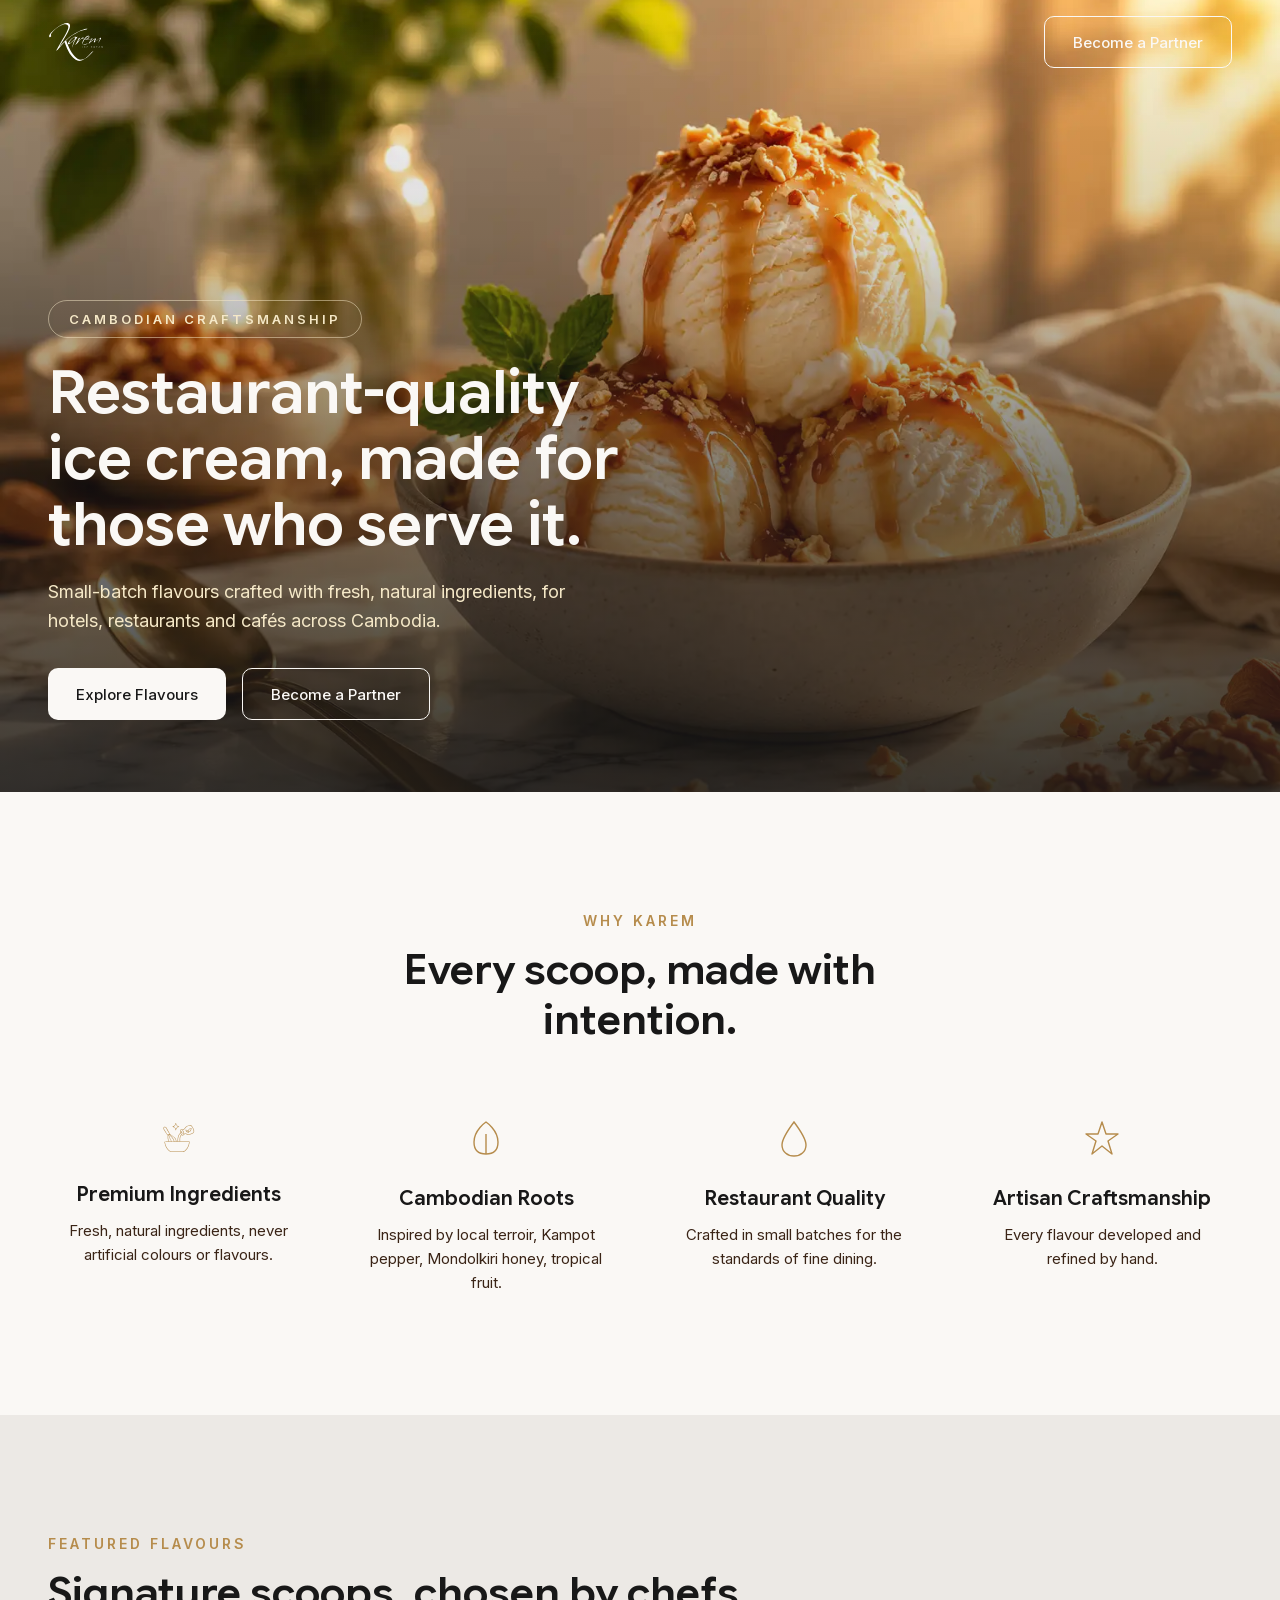
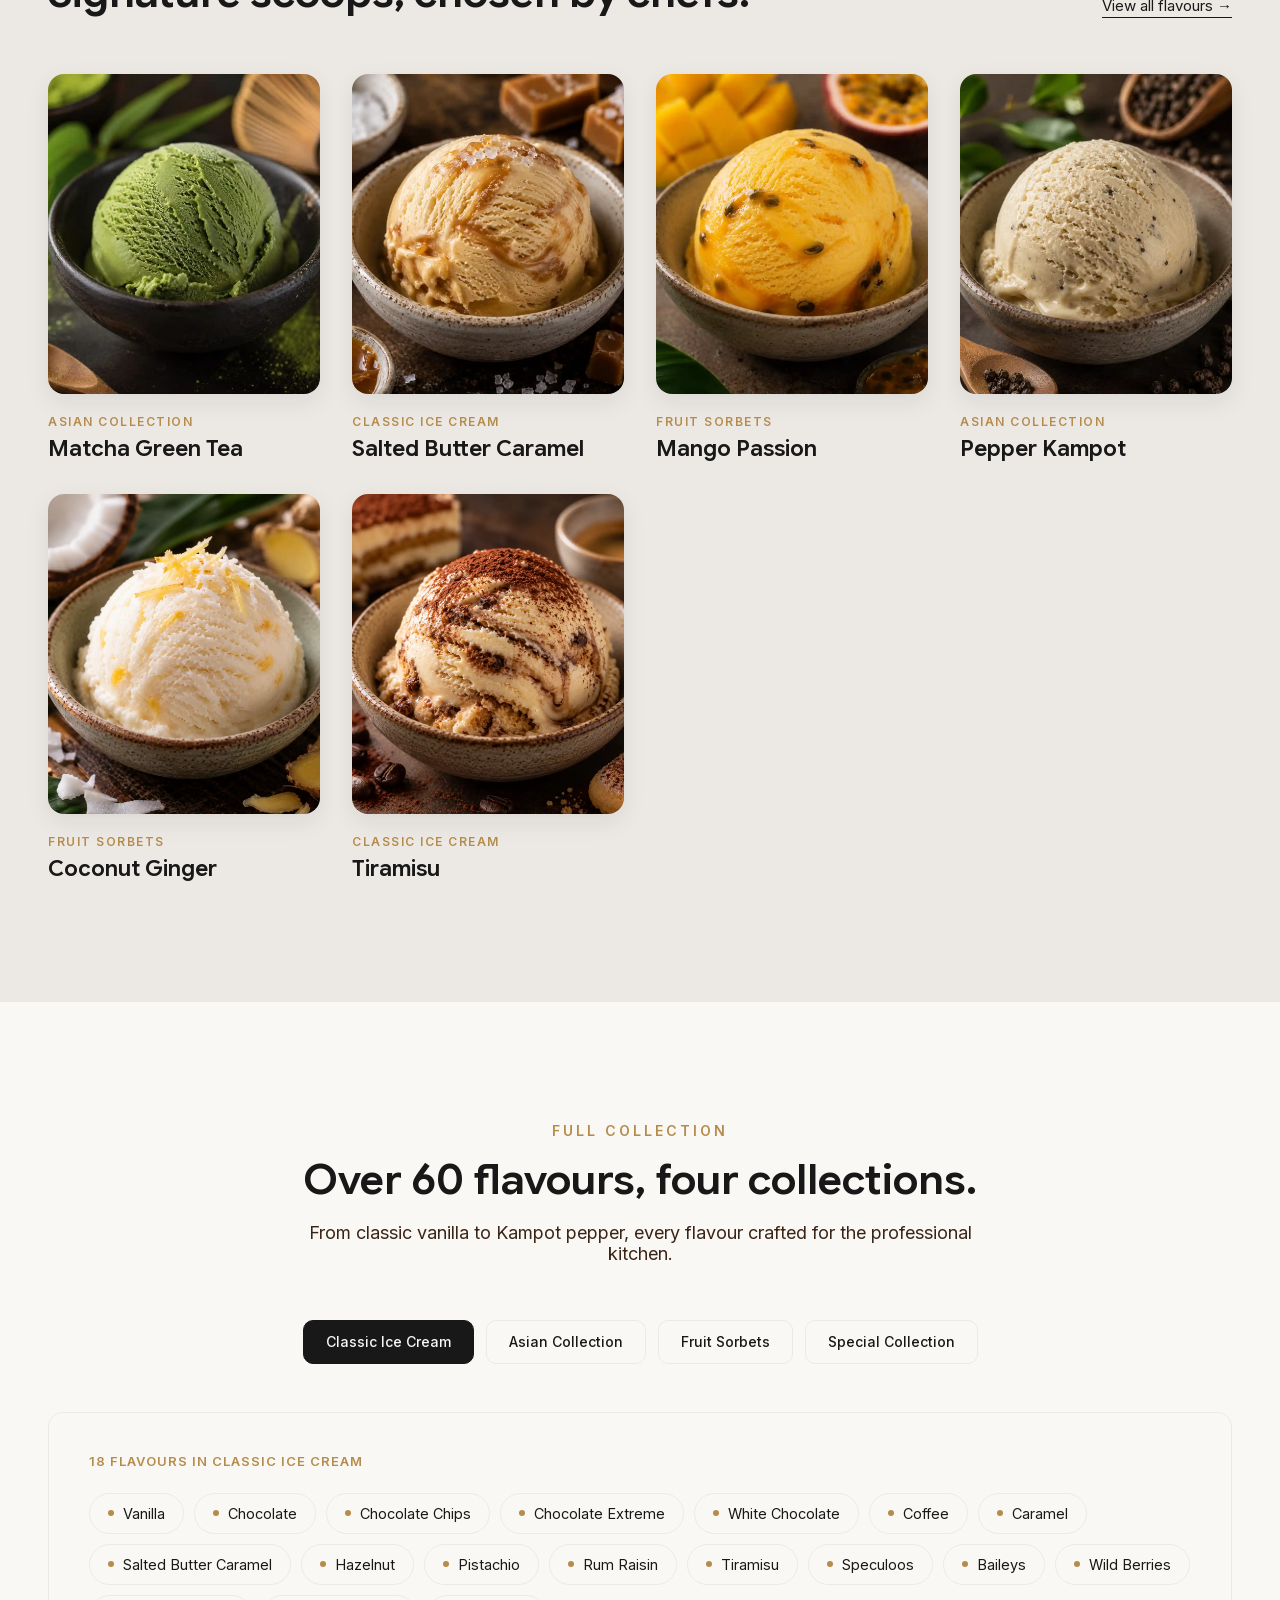
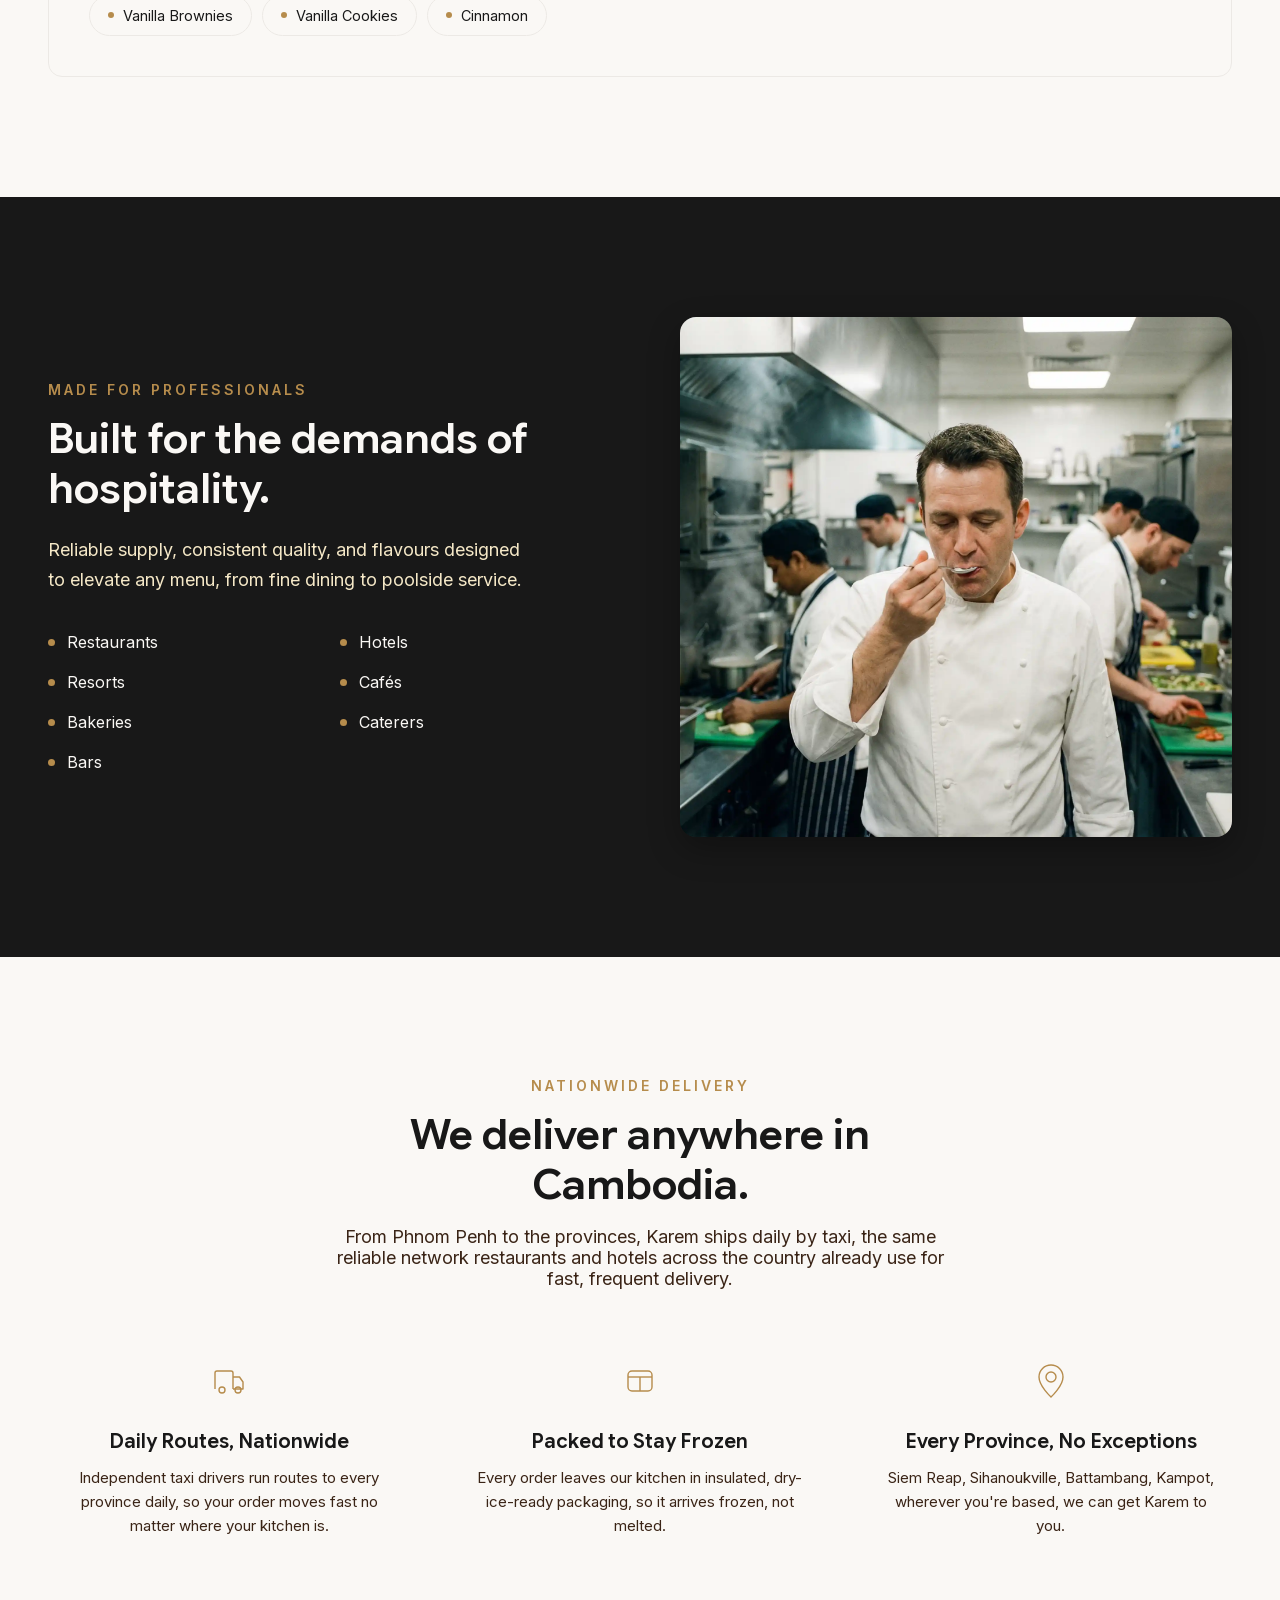
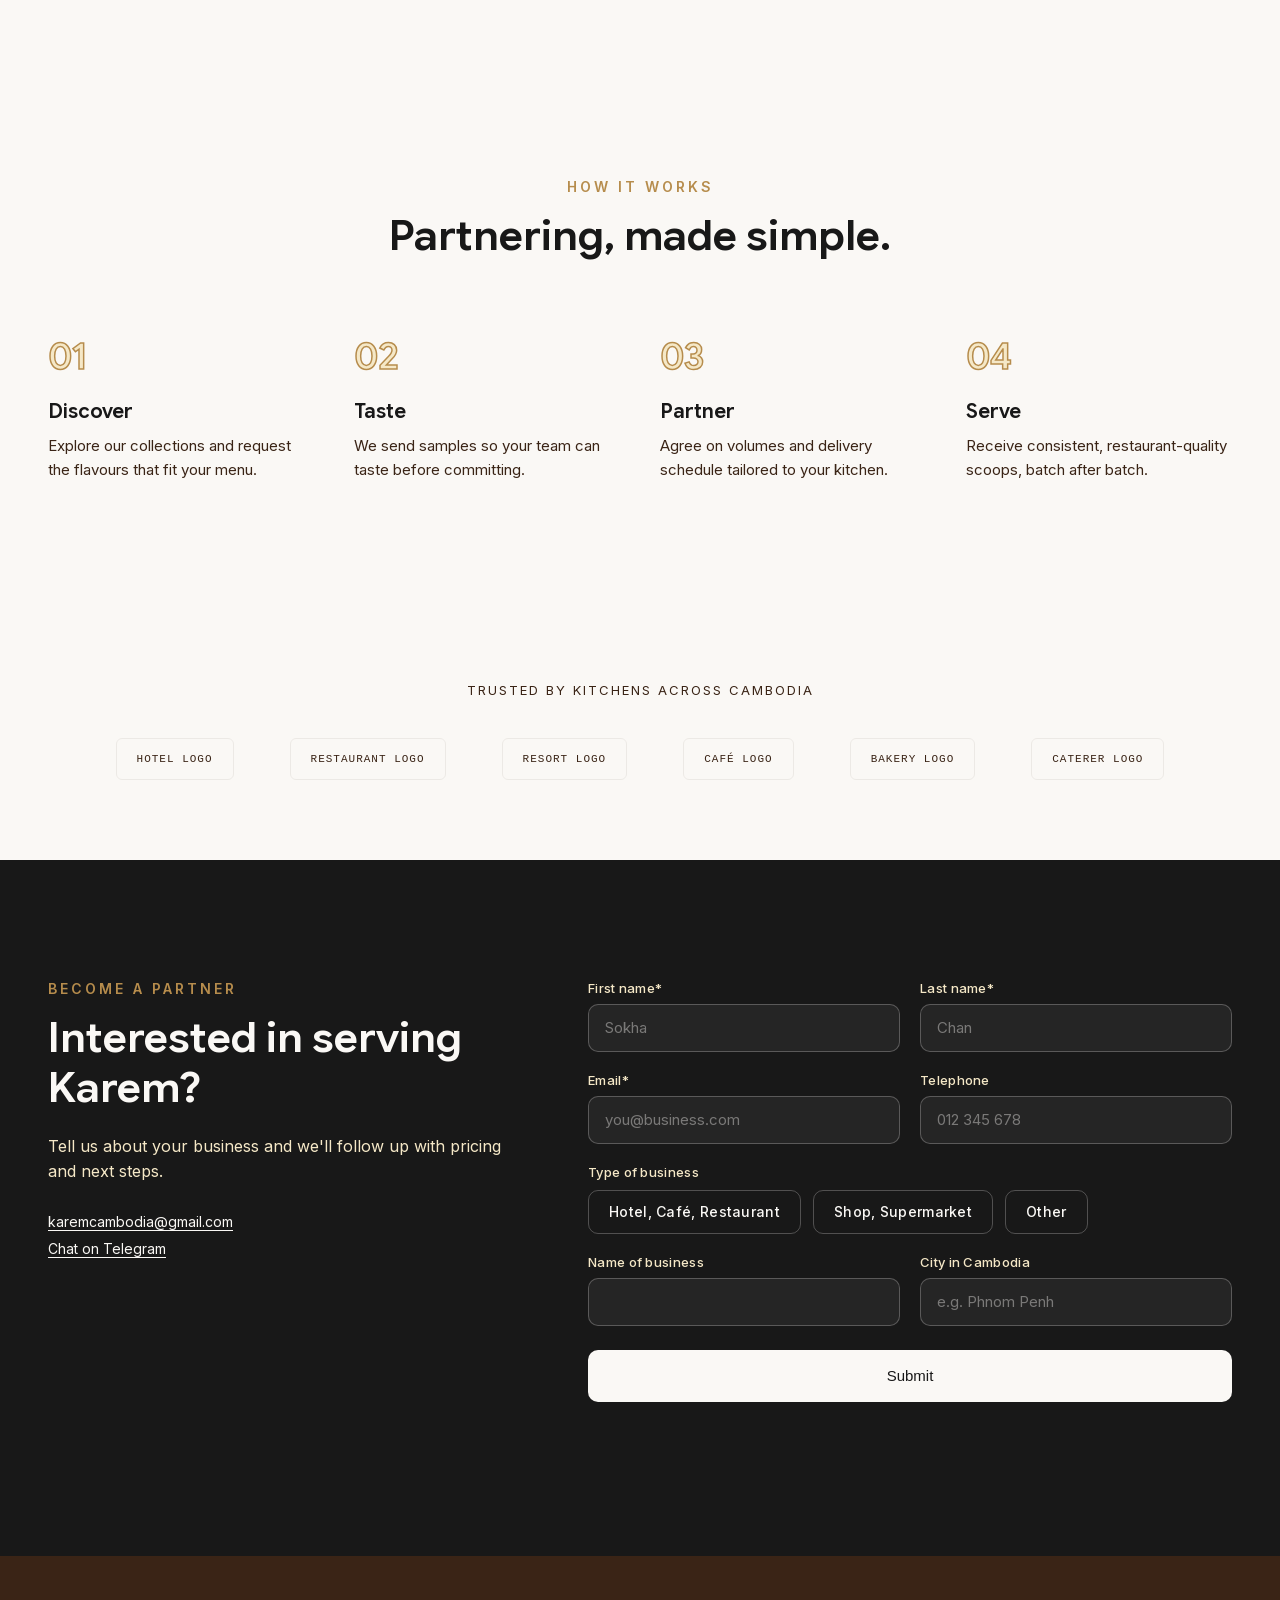
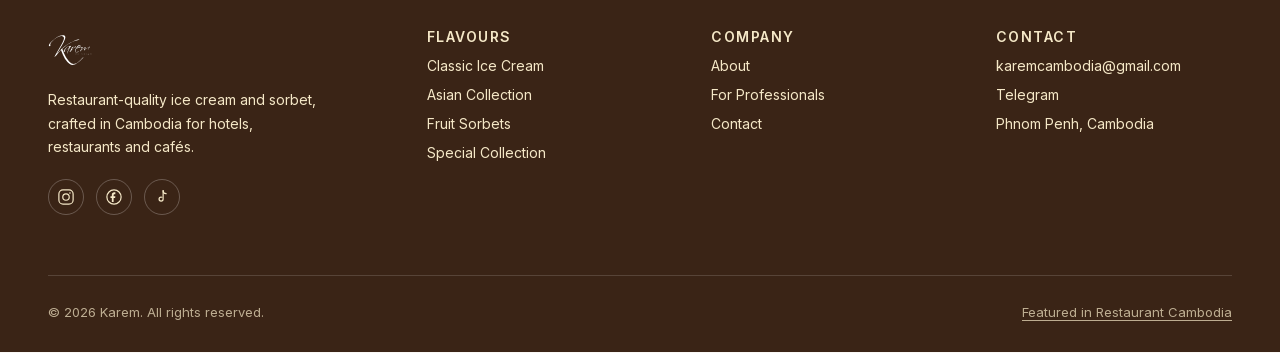
==== commit 2b5253b9: "Swap Premium Ingredients icon for new illustration Recolored the uploaded sprout/ingredient SVG to t" ====
--- a/index.html
+++ b/index.html
@@ -3,6 +3,9 @@
 <head>
 <meta charset="UTF-8">
 <meta name="viewport" content="width=device-width, initial-scale=1">
+
+<!-- Preload the hero image (set via CSS background, so the browser can't discover it until styles.css loads otherwise) -->
+<link rel="preload" as="image" href="assets/images/hero-icecream.webp" fetchpriority="high">
 
 <!-- Google tag (gtag.js) -->
 <script async src="https://www.googletagmanager.com/gtag/js?id=G-YHL9MXFKMF"></script>
@@ -41,6 +44,11 @@
 </head>
 <body>
 
+<div class="announcement-bar" id="announcement-bar" role="status" hidden>
+  <p>Closed for the Water Festival, 22&ndash;25 November &mdash; back to normal service on the 26th.</p>
+  <button type="button" class="announcement-bar__close" id="announcement-close" aria-label="Dismiss announcement">&times;</button>
+</div>
+
 <a class="skip-link" href="#main">Skip to content</a>
 
 <!-- NAV -->
@@ -56,7 +64,7 @@
 <main id="main">
 
   <!-- HERO -->
-  <section id="hero" class="hero" role="img" aria-label="Golden hour photo of vanilla ice cream scoops with caramel and nuts in a ceramic bowl on marble">
+  <section id="hero" class="hero">
     <div class="hero__scrim"></div>
     <div class="hero__inner">
       <div class="hero__content">
@@ -79,7 +87,7 @@
     </div>
     <div class="why-grid" data-reveal-group>
       <div class="why-item">
-        <svg width="40" height="40" viewBox="0 0 40 40" fill="none" aria-hidden="true"><circle cx="20" cy="20" r="16" stroke="#B68C4C" stroke-width="1.4"></circle></svg>
+        <img src="assets/images/best_ingredient.svg" width="40" height="40" alt="" aria-hidden="true">
         <h3>Premium Ingredients</h3>
         <p>Fresh, natural ingredients, never artificial colours or flavours.</p>
       </div>
@@ -383,6 +391,7 @@
   </div>
 </footer>
 
+<script src="banner.js"></script>
 <script src="script.js"></script>
 </body>
 </html>
--- a/styles.css
+++ b/styles.css
@@ -385,7 +385,7 @@
   gap: 48px;
 }
 .why-item { text-align: center; padding: 0 12px; }
-.why-item svg { margin: 0 auto 24px; }
+.why-item svg, .why-item img { margin: 0 auto 24px; }
 .why-item h3 { font-size: 20px; margin: 0 0 12px; }
 .why-item p { font-size: 15px; line-height: 1.6; color: var(--brown); }
 
@@ -679,3 +679,48 @@
   .site-footer { padding: 56px var(--gutter) 28px; }
   .site-footer__grid { grid-template-columns: 1fr; gap: 32px; }
 }
+
+/* ============ Announcement bar ============ */
+body.has-announcement { padding-bottom: 64px; }
+.announcement-bar {
+  position: fixed;
+  left: 0;
+  right: 0;
+  bottom: 0;
+  z-index: 60;
+  background: var(--ink);
+  color: var(--cream);
+  display: flex;
+  align-items: center;
+  justify-content: center;
+  padding: 16px 56px;
+  box-shadow: 0 -4px 16px rgba(0,0,0,0.15);
+}
+.announcement-bar[hidden] { display: none; }
+.announcement-bar p {
+  margin: 0;
+  font-size: 14px;
+  text-align: center;
+  font-family: 'Inter', sans-serif;
+}
+.announcement-bar__close {
+  position: absolute;
+  right: 16px;
+  top: 50%;
+  transform: translateY(-50%);
+  background: transparent;
+  border: none;
+  color: var(--pale-gold);
+  font-size: 22px;
+  line-height: 1;
+  cursor: pointer;
+  padding: 6px 10px;
+}
+.announcement-bar__close:hover { color: var(--gold); }
+.announcement-bar__close:focus-visible { outline: 2px solid var(--gold); outline-offset: 2px; }
+
+@media (max-width: 560px) {
+  body.has-announcement { padding-bottom: 76px; }
+  .announcement-bar { padding: 14px 44px 14px 16px; }
+  .announcement-bar p { font-size: 13px; text-align: left; }
+}
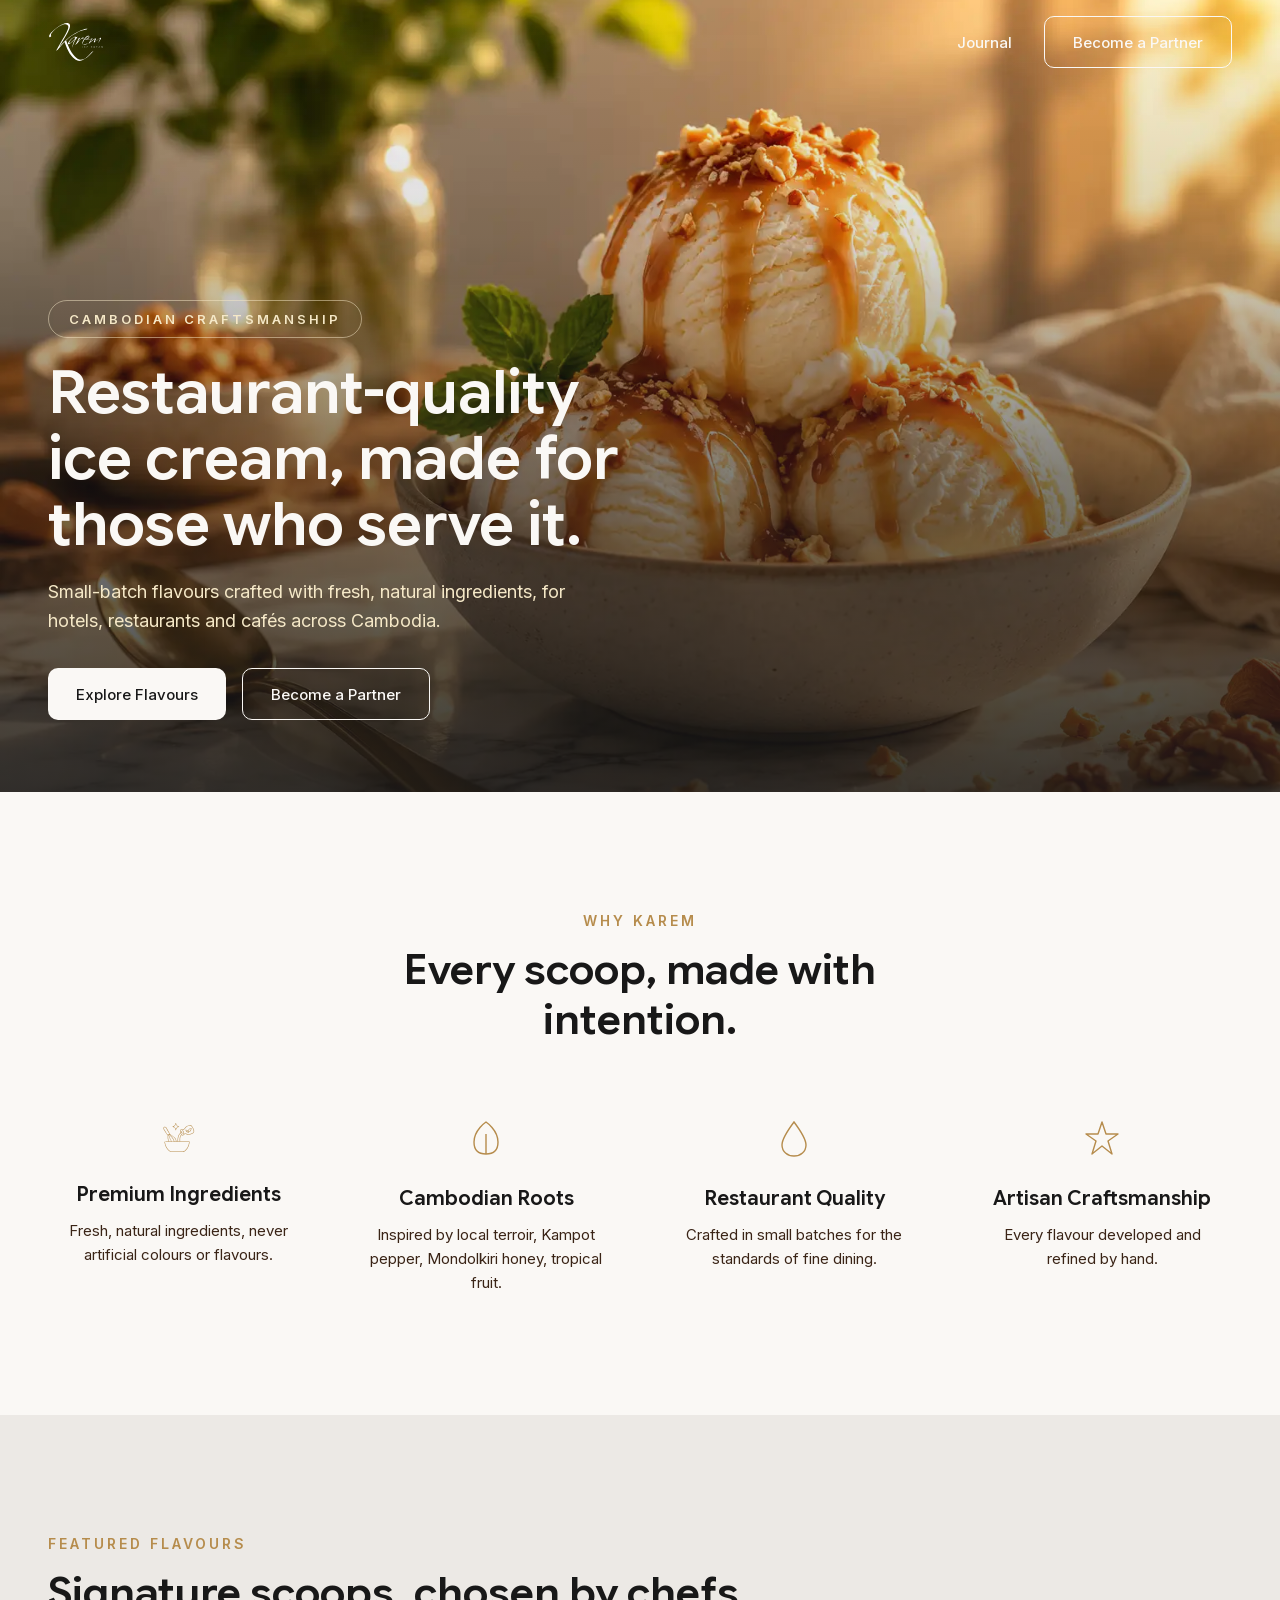
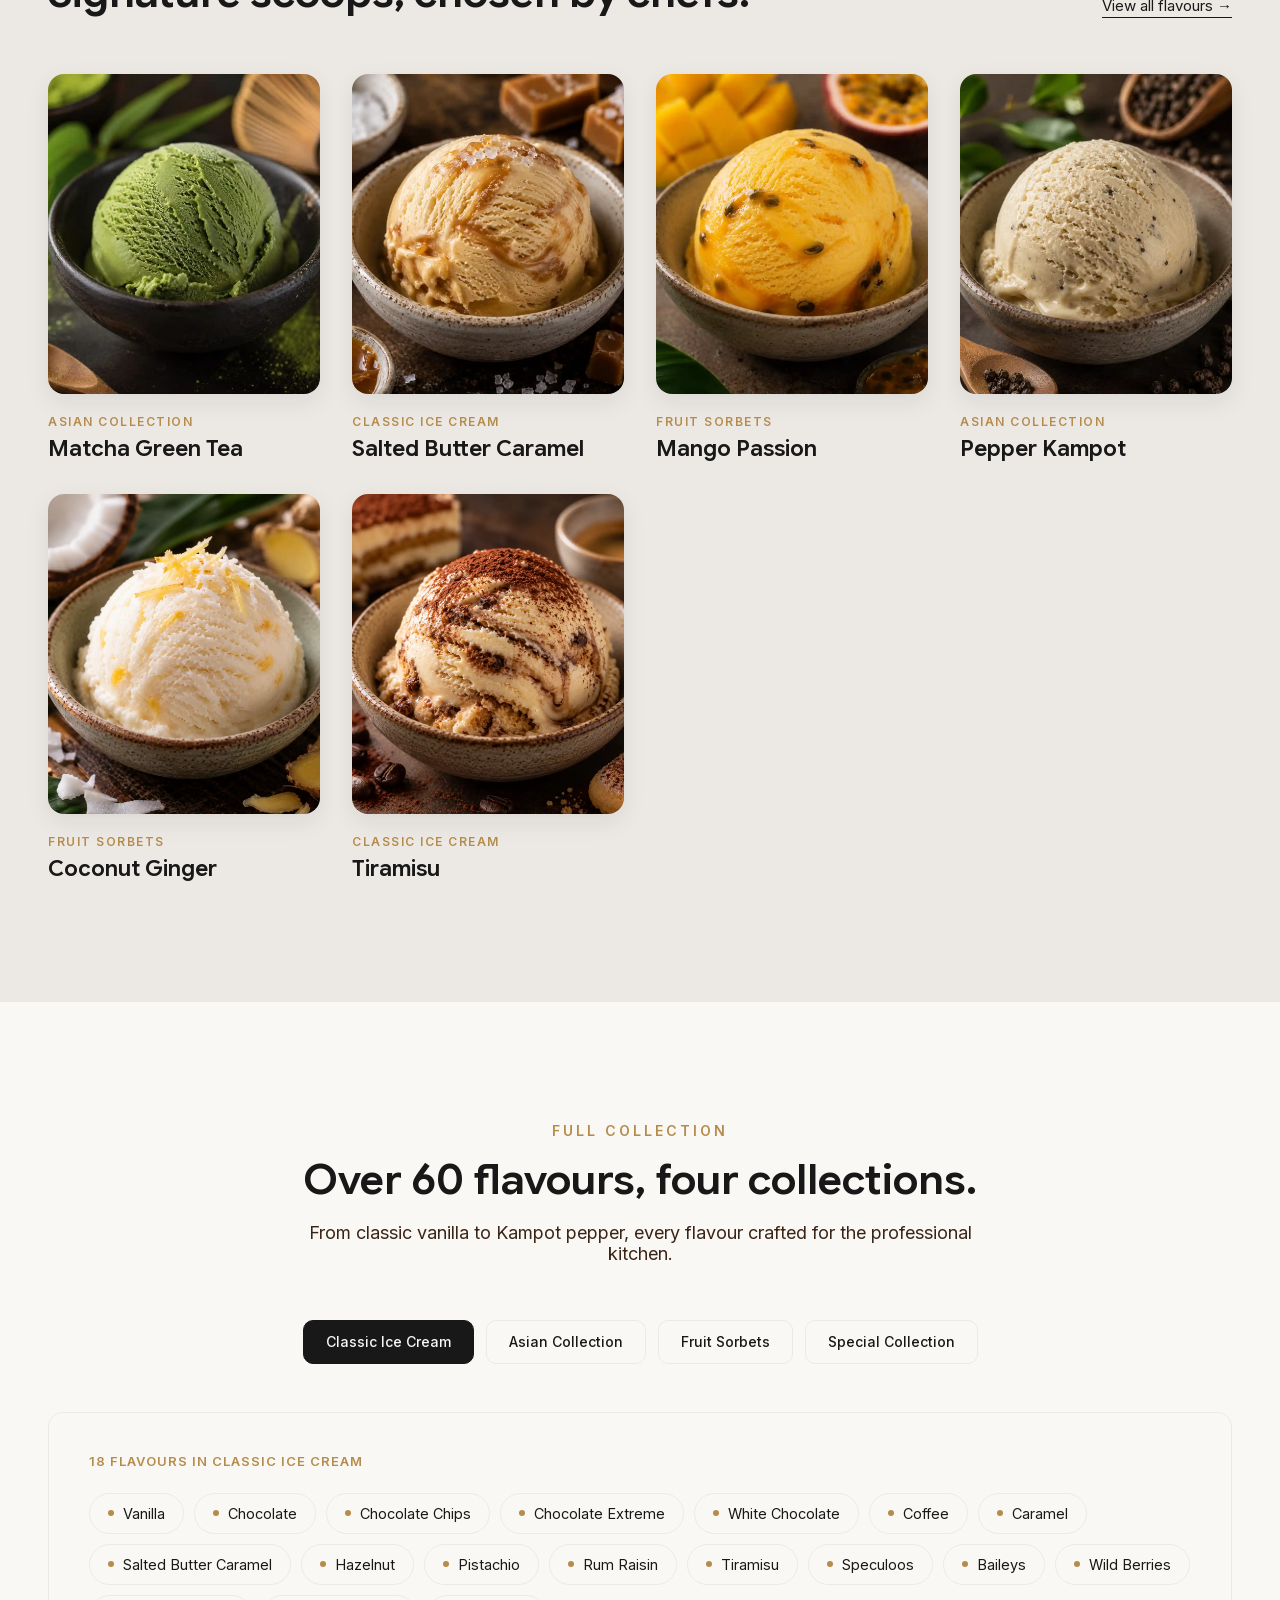
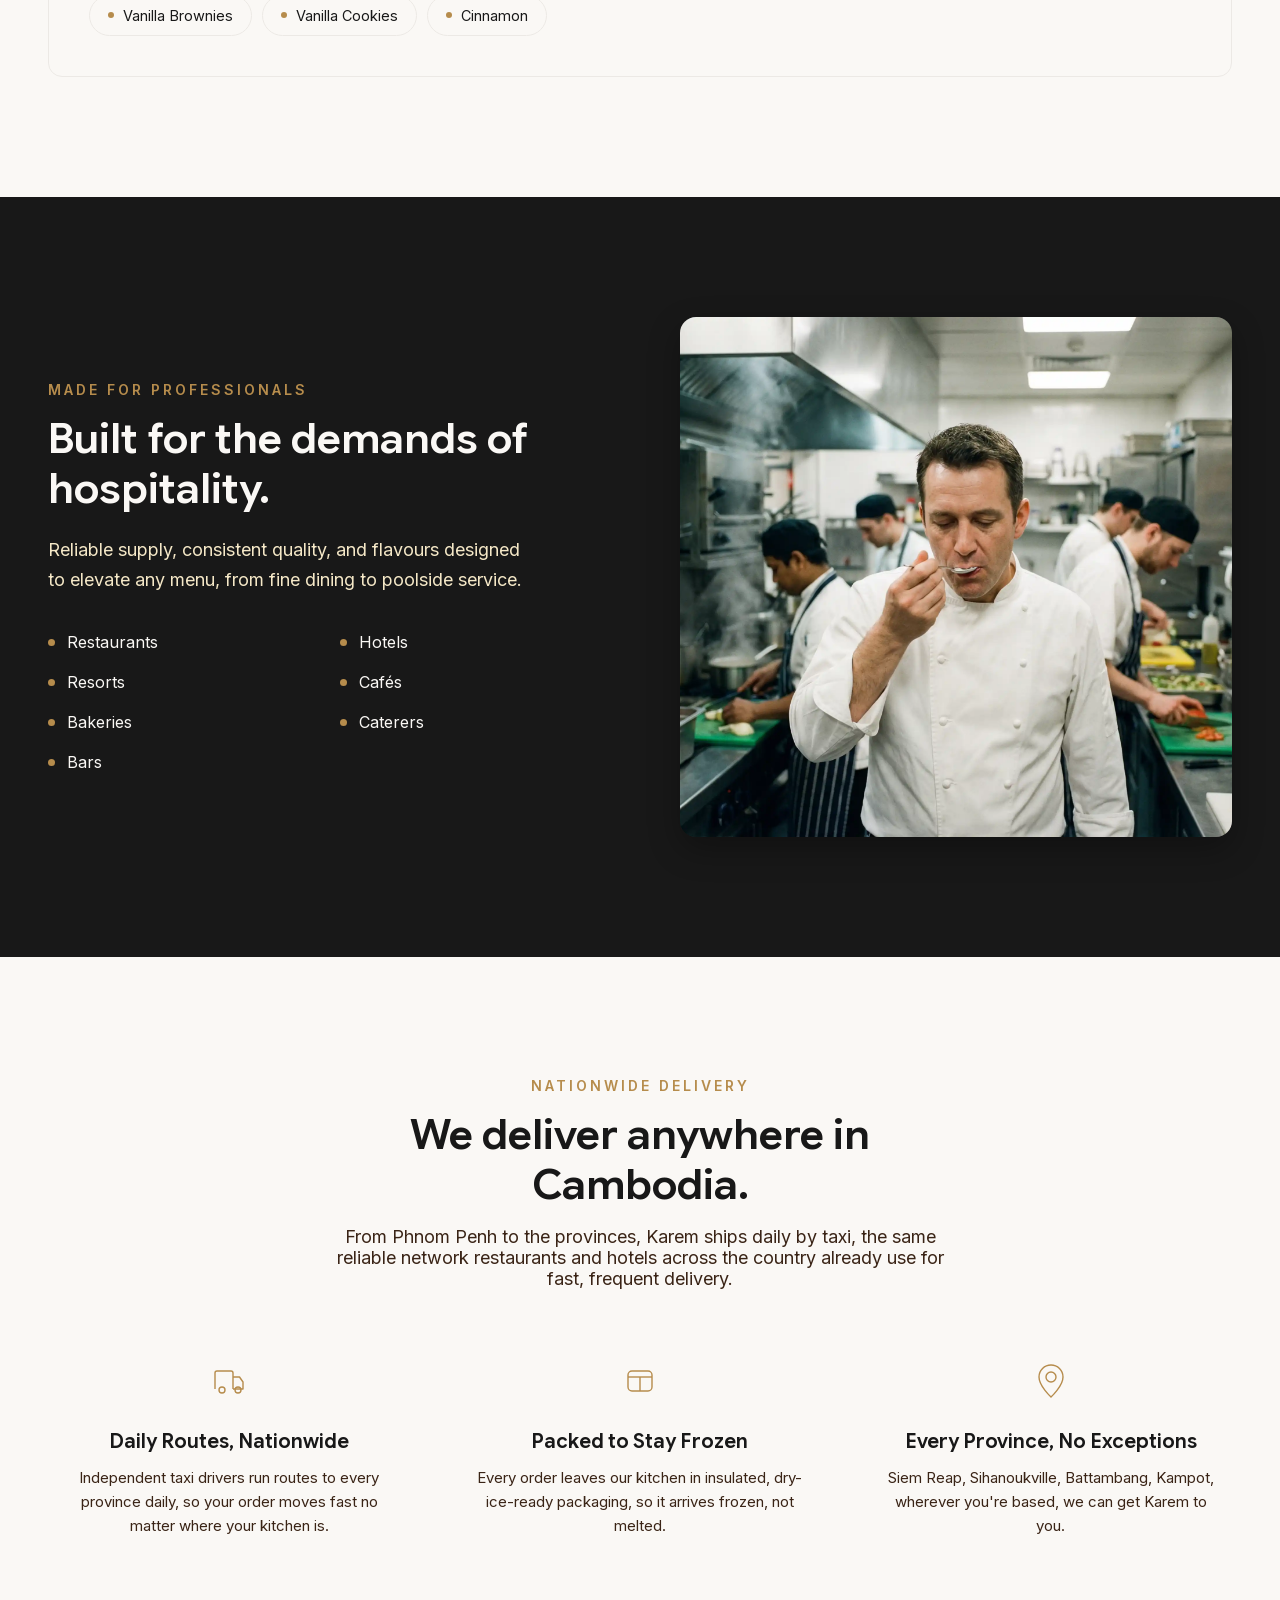
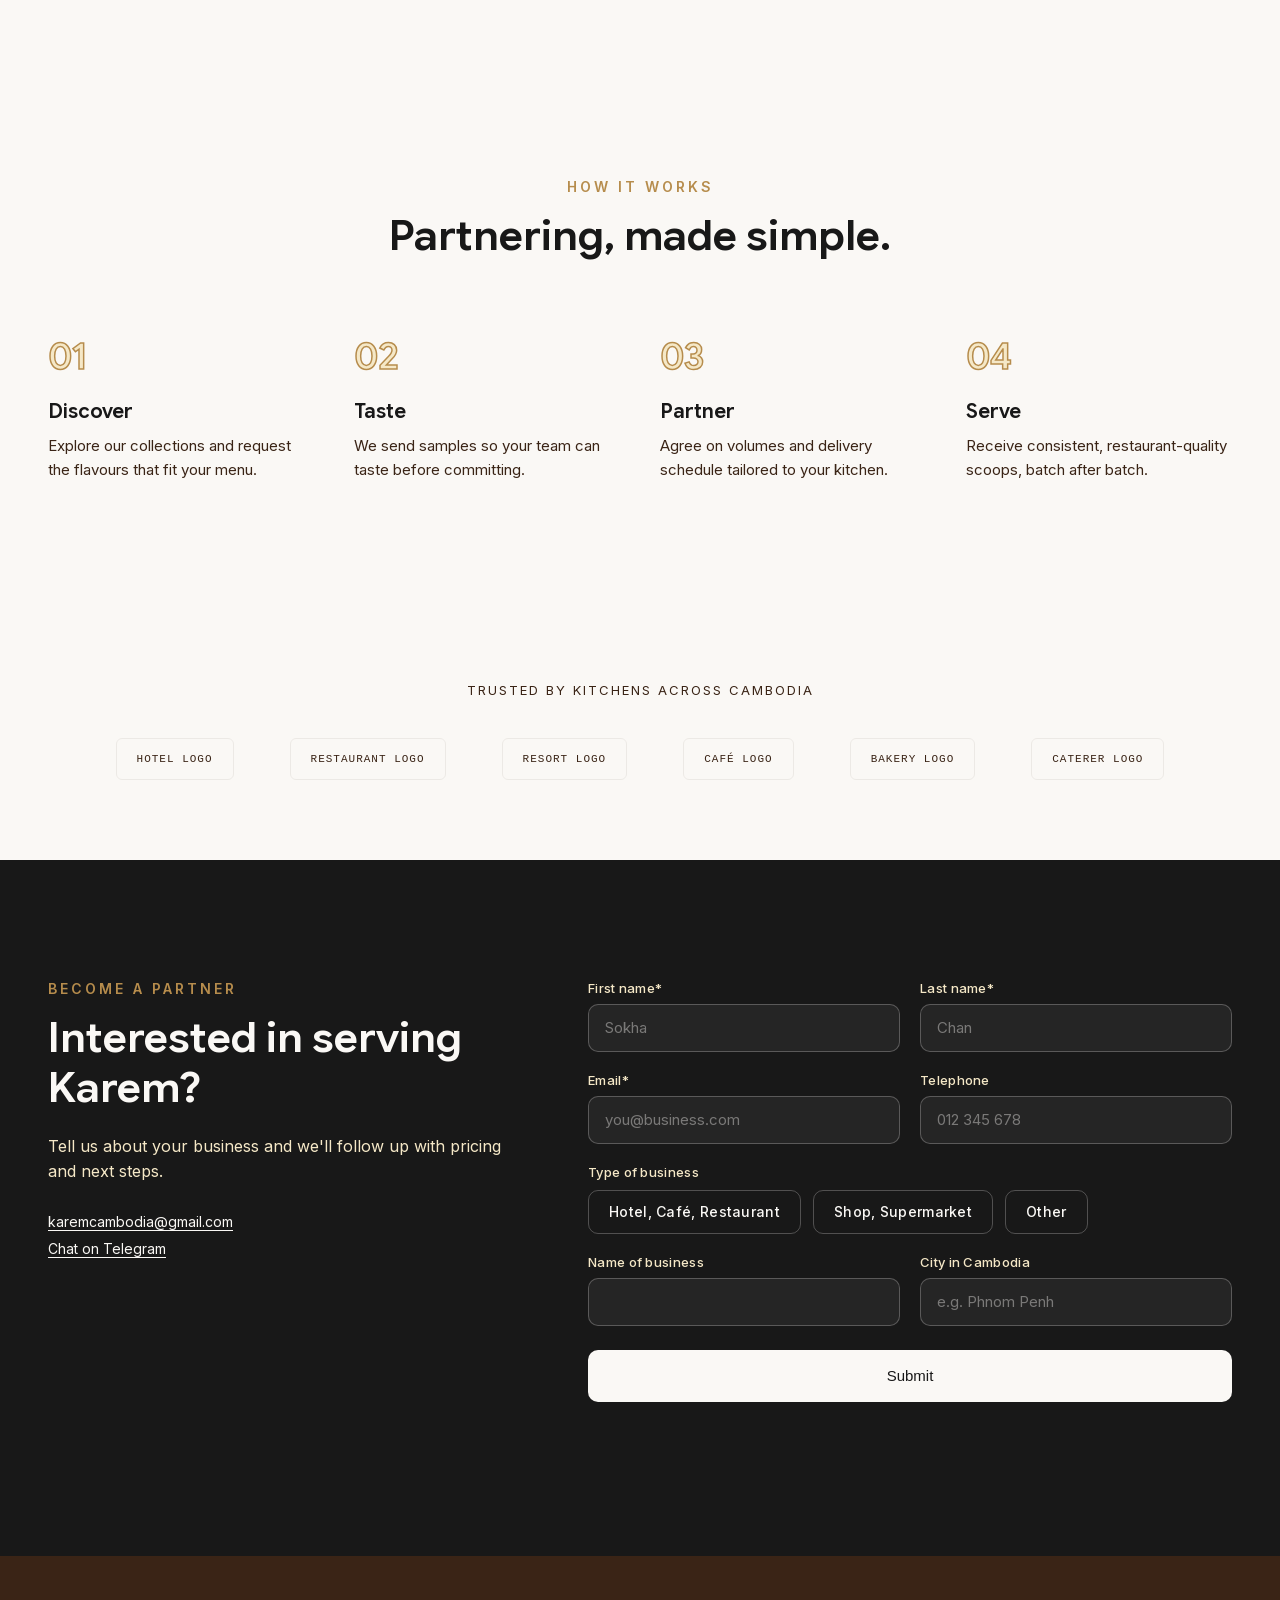
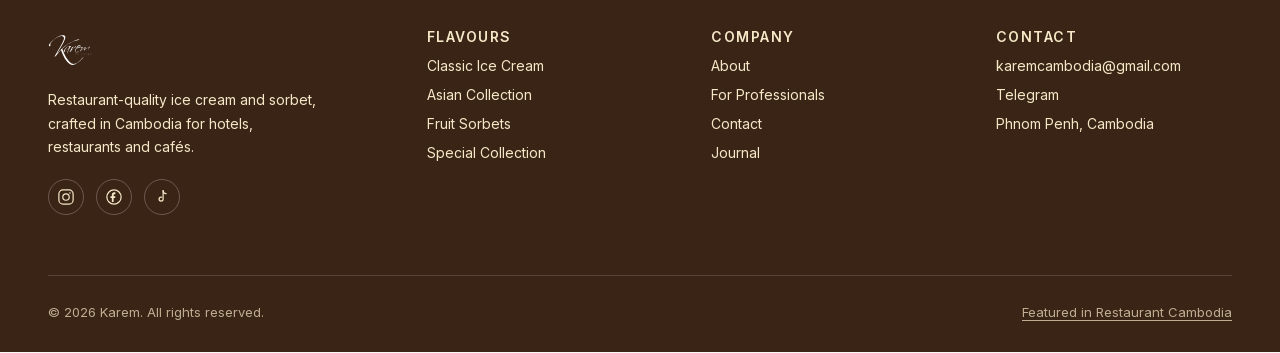
==== commit 0626b97f: "Add Journal blog section with first article New /blog/ section (index + article template), linked fr" ====
--- a/index.html
+++ b/index.html
@@ -57,7 +57,10 @@
     <a href="#" class="site-nav__logo" aria-label="Karem home">
       <img src="assets/images/karem-logo.svg" alt="Karem" width="168" height="56">
     </a>
-    <a href="#contact" class="btn btn--outline site-nav__cta">Become a Partner</a>
+    <div class="site-nav__right">
+      <a href="blog/index.html" class="site-nav__link">Journal</a>
+      <a href="#contact" class="btn btn--outline site-nav__cta">Become a Partner</a>
+    </div>
   </div>
 </header>
 
@@ -377,6 +380,7 @@
       <div>About</div>
       <div>For Professionals</div>
       <div>Contact</div>
+      <div><a href="blog/index.html">Journal</a></div>
     </div>
     <div>
       <div class="site-footer__heading">Contact</div>
--- a/styles.css
+++ b/styles.css
@@ -314,14 +314,24 @@
 }
 .site-nav__logo { display: block; line-height: 0; }
 .site-nav__logo img { height: 56px; width: auto; filter: brightness(0) invert(1); }
+.site-nav__right { display: flex; align-items: center; gap: 32px; }
 .site-nav__cta { flex: none; }
+.site-nav__link {
+  color: var(--cream);
+  font-size: 15px;
+  font-weight: 500;
+  text-decoration: none;
+}
+.site-nav__link:hover { color: var(--gold); }
 
 @media (max-width: 900px) {
   .site-nav__bar { height: 68px; }
   .site-nav__logo img { height: 46px; }
+  .site-nav__right { gap: 20px; }
 }
 @media (max-width: 560px) {
   .site-nav__logo img { height: 40px; }
+  .site-nav__link { display: none; }
   .site-nav__cta { height: 44px; padding: 0 18px; font-size: 14px; }
 }
 
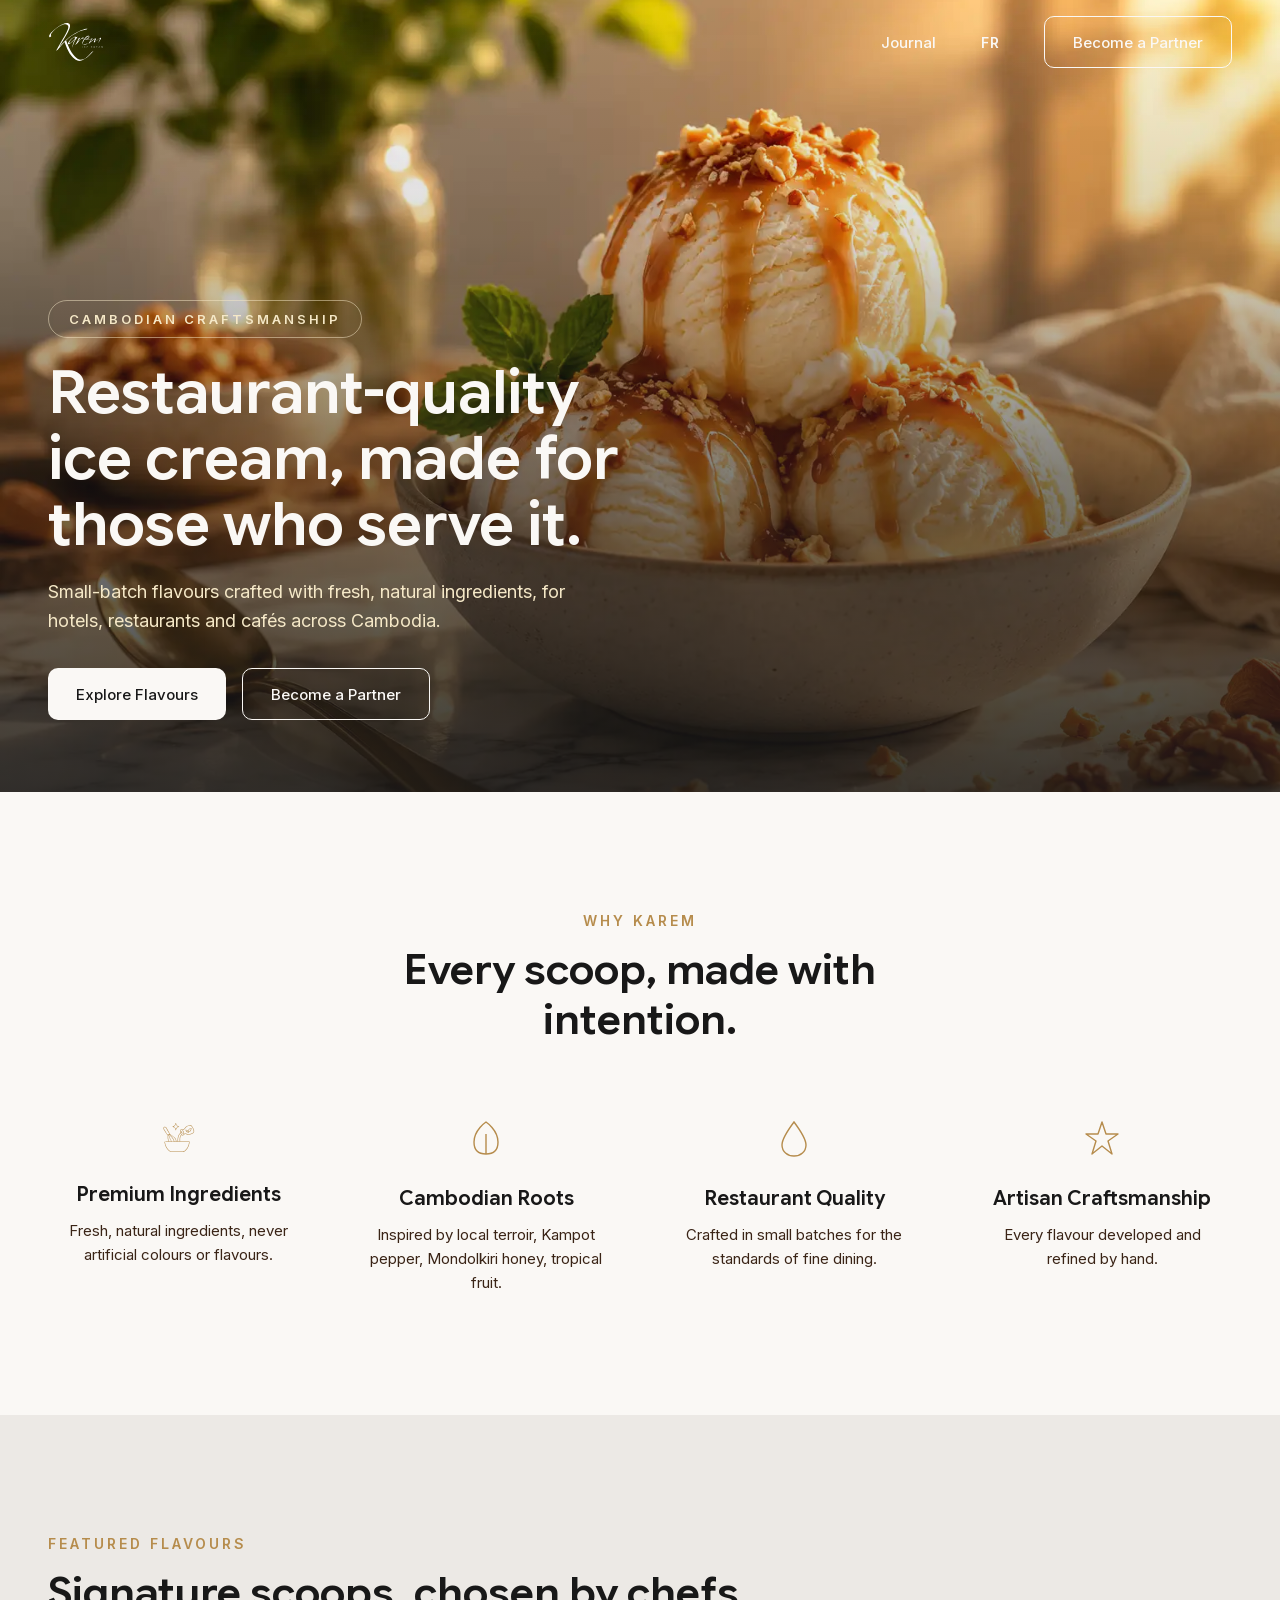
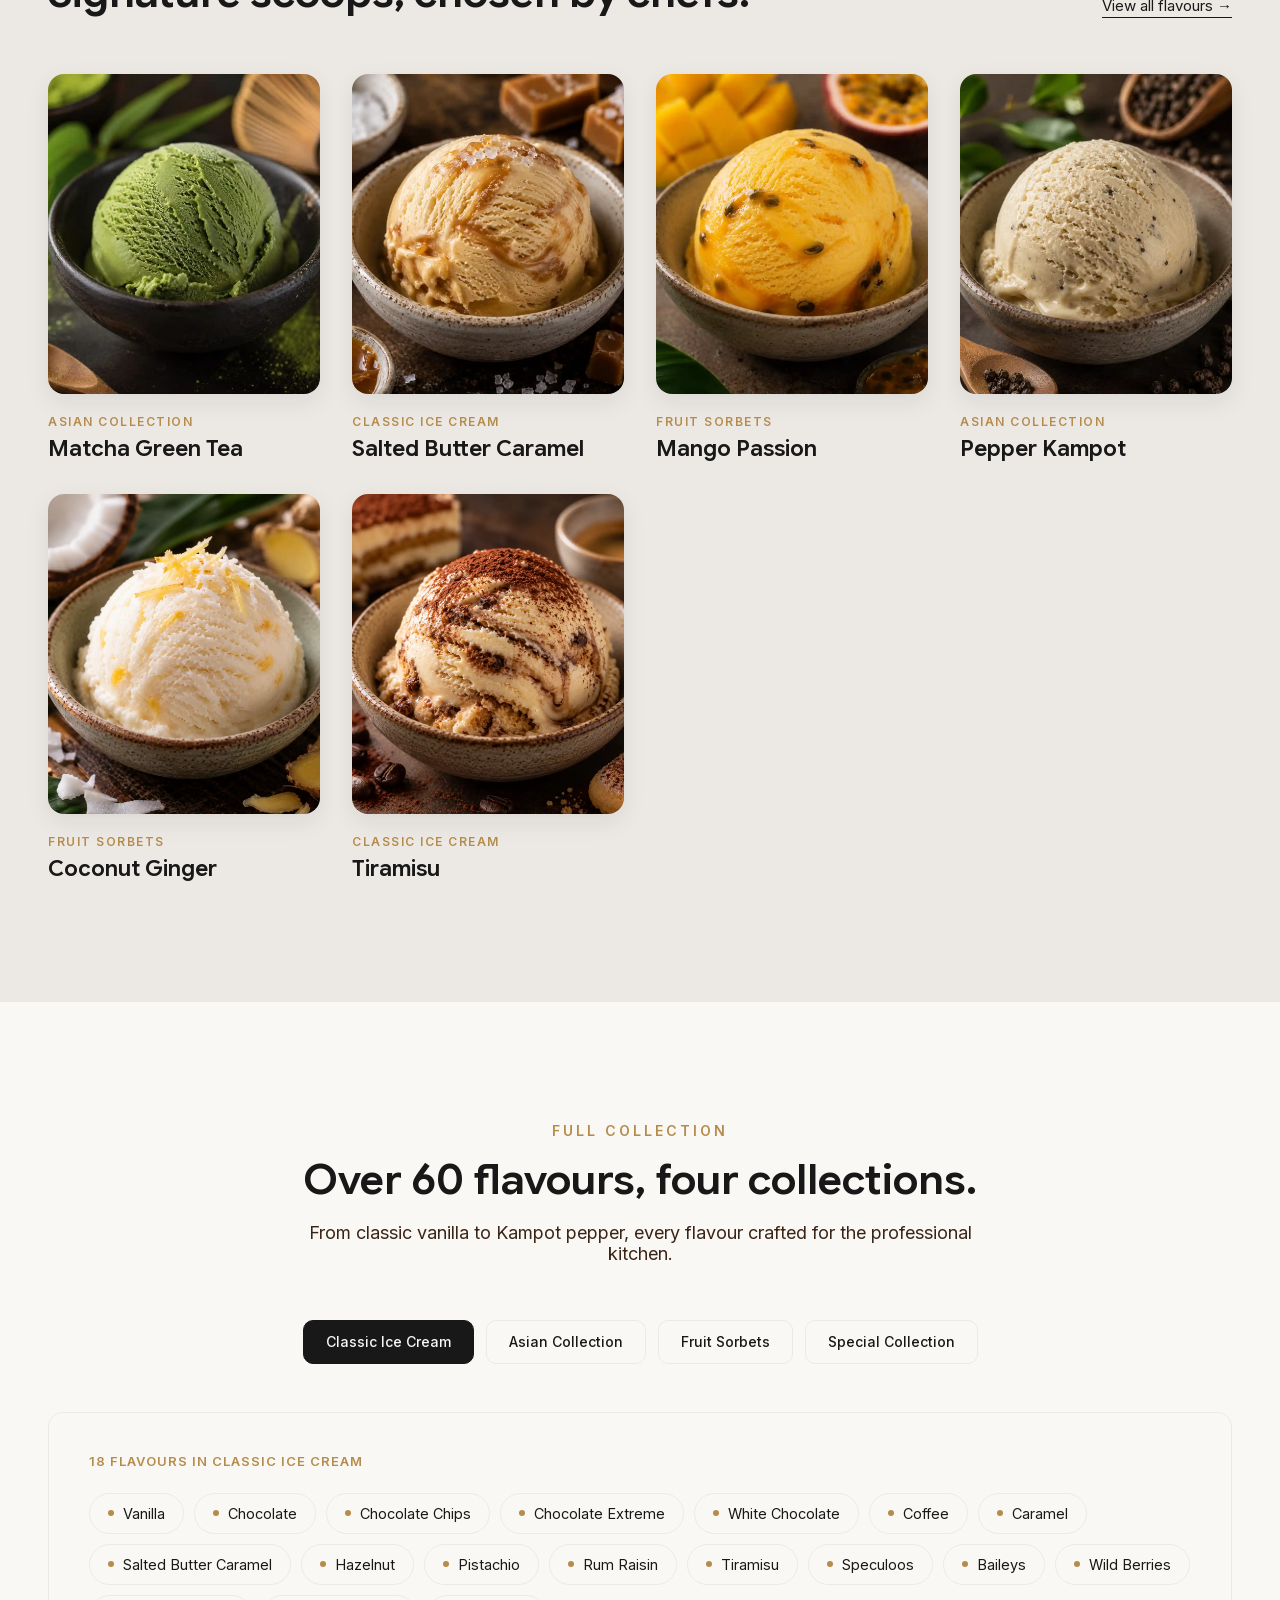
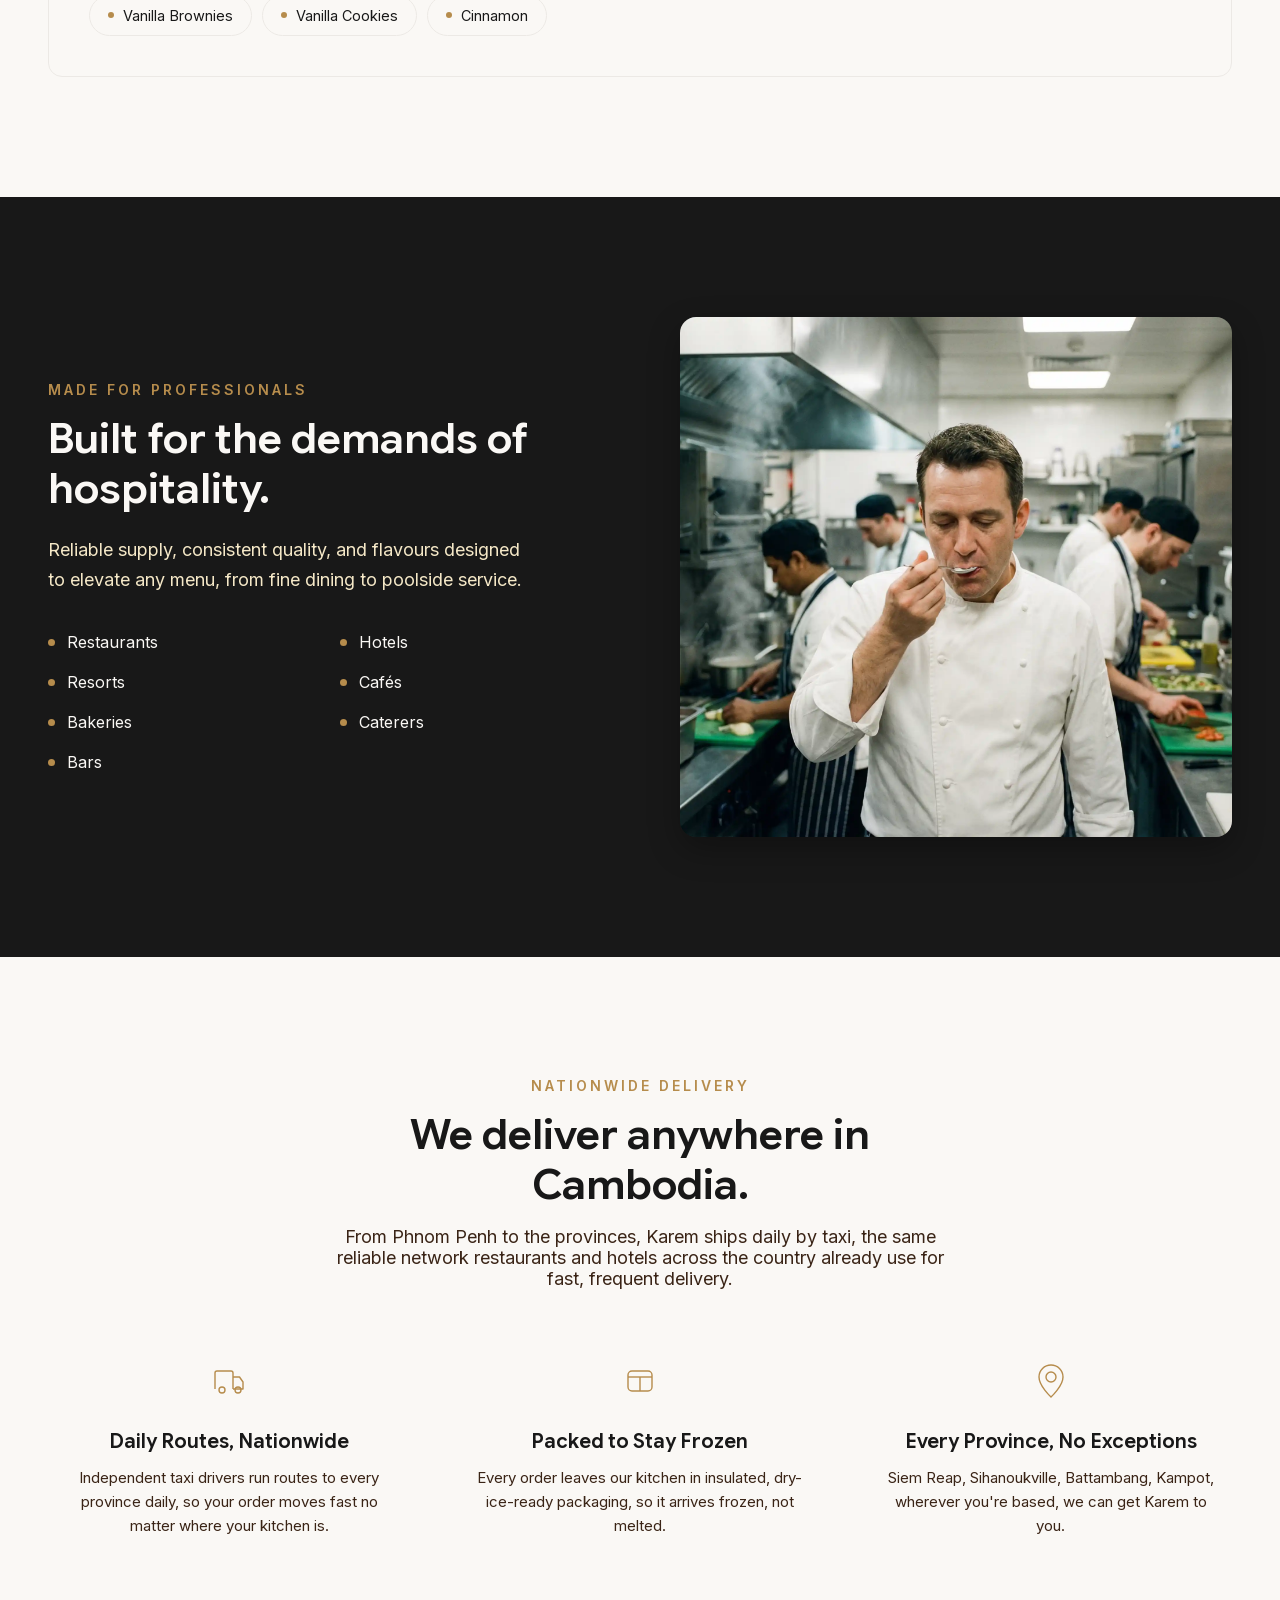
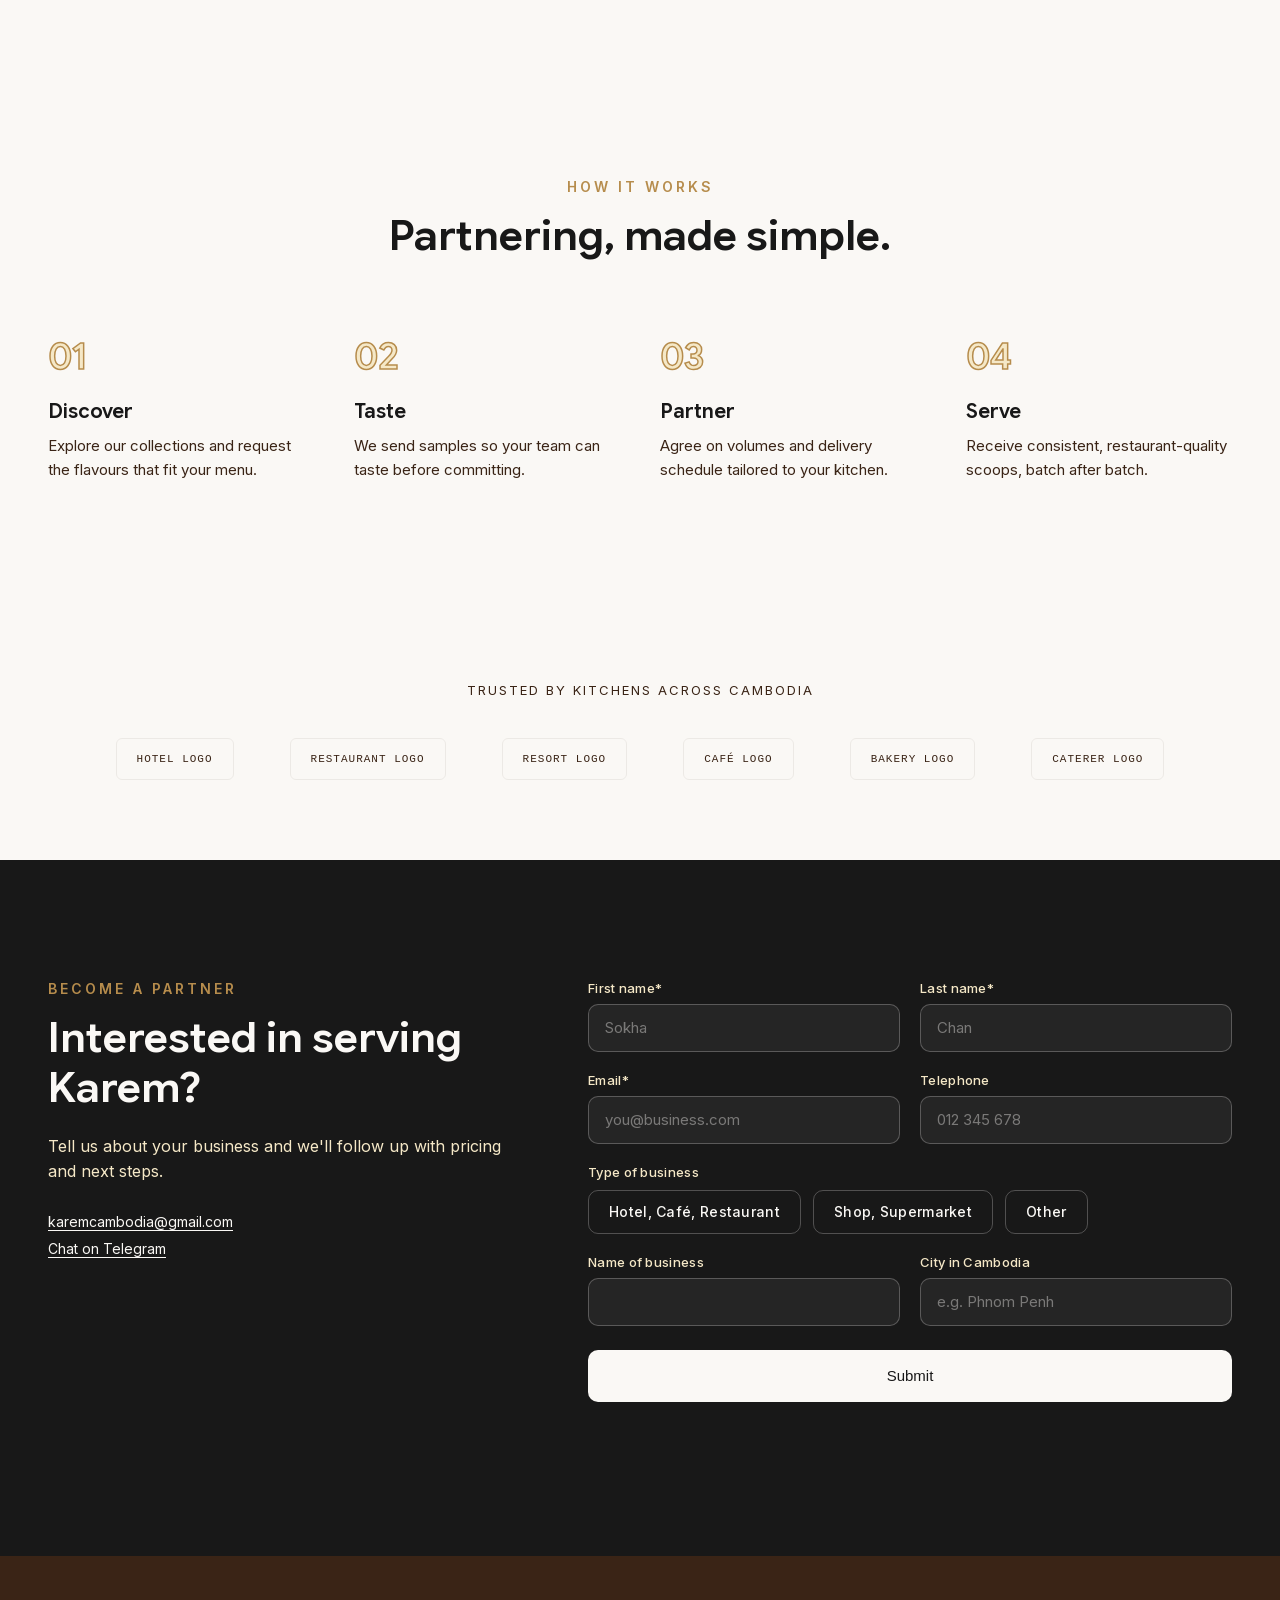
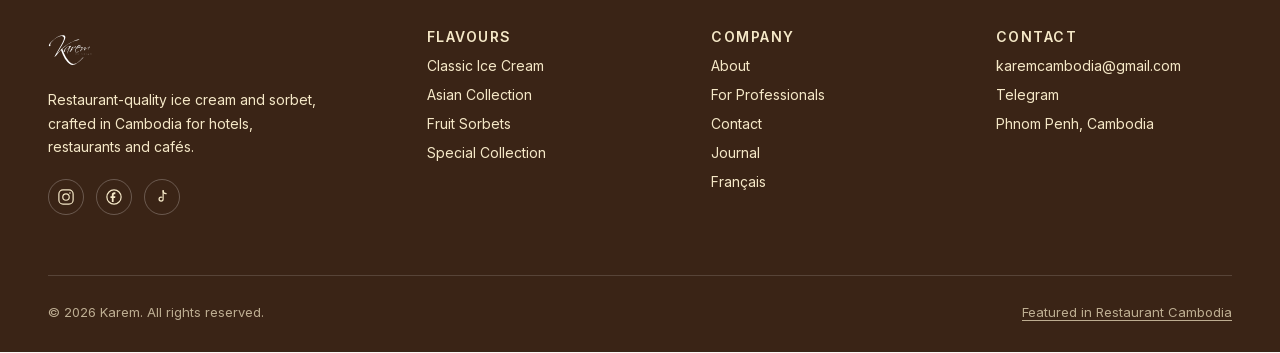
==== commit 8a8d7316: "Add French version of the site under /fr/ - fr/index.html: full French homepage, same layout and ass" ====
--- a/index.html
+++ b/index.html
@@ -24,7 +24,11 @@
 <meta name="description" content="Indulge in the finest ice cream in Cambodia. Since 1999. Karem is the best in town, serving up irresistible flavors you must try. Experience a taste of pure delight today.">
 <meta name="robots" content="index, follow, max-snippet:-1, max-video-preview:-1, max-image-preview:large">
 <link rel="canonical" href="https://karem-icecream.com/">
+<link rel="alternate" hreflang="en" href="https://karem-icecream.com/">
+<link rel="alternate" hreflang="fr" href="https://karem-icecream.com/fr/index.html">
+<link rel="alternate" hreflang="x-default" href="https://karem-icecream.com/">
 <meta property="og:locale" content="en_US">
+<meta property="og:locale:alternate" content="fr_FR">
 <meta property="og:type" content="website">
 <meta property="og:title" content="Ice Cream in Cambodia: the best since 1999">
 <meta property="og:description" content="Indulge in the finest ice cream in Cambodia. Since 1999. Karem is the best in town, serving up irresistible flavors you must try. Experience a taste of pure delight today.">
@@ -59,6 +63,7 @@
     </a>
     <div class="site-nav__right">
       <a href="blog/index.html" class="site-nav__link">Journal</a>
+      <a href="fr/index.html" class="lang-switch" hreflang="fr" lang="fr" aria-label="Version française">FR</a>
       <a href="#contact" class="btn btn--outline site-nav__cta">Become a Partner</a>
     </div>
   </div>
@@ -381,6 +386,7 @@
       <div>For Professionals</div>
       <div>Contact</div>
       <div><a href="blog/index.html">Journal</a></div>
+      <div><a href="fr/index.html" hreflang="fr" lang="fr">Français</a></div>
     </div>
     <div>
       <div class="site-footer__heading">Contact</div>
--- a/styles.css
+++ b/styles.css
@@ -324,6 +324,23 @@
 }
 .site-nav__link:hover { color: var(--gold); }
 
+/* Language switcher (EN / FR) — shared by the home nav and the blog header */
+.lang-switch {
+  display: inline-flex;
+  align-items: center;
+  justify-content: center;
+  min-width: 44px;
+  height: 44px;
+  flex: none;
+  color: var(--cream);
+  font-size: 14px;
+  font-weight: 600;
+  letter-spacing: 1px;
+  text-decoration: none;
+}
+.lang-switch:hover { color: var(--gold); }
+.lang-switch:focus-visible { outline: 2px solid var(--gold); outline-offset: 2px; border-radius: 6px; }
+
 @media (max-width: 900px) {
   .site-nav__bar { height: 68px; }
   .site-nav__logo img { height: 46px; }
@@ -333,6 +350,12 @@
   .site-nav__logo img { height: 40px; }
   .site-nav__link { display: none; }
   .site-nav__cta { height: 44px; padding: 0 18px; font-size: 14px; }
+  .site-nav__right { gap: 8px; }
+}
+@media (max-width: 380px) {
+  .site-nav__logo img { height: 34px; }
+  .site-nav__cta { padding: 0 14px; font-size: 13.5px; }
+  .lang-switch { min-width: 36px; font-size: 13px; }
 }
 
 /* ============ Hero ============ */
@@ -381,7 +404,8 @@
   .hero__content h1 { font-size: 42px; }
 }
 @media (max-width: 560px) {
-  .hero { height: auto; min-height: 78vh; padding-bottom: 36px; }
+  /* padding-top keeps the hero copy clear of the absolutely positioned nav on short phone screens */
+  .hero { height: auto; min-height: 78vh; padding-top: 96px; padding-bottom: 36px; }
   .hero__content h1 { font-size: 32px; }
   .hero__lede { font-size: 16px; }
   .hero__actions { flex-direction: column; align-items: stretch; }
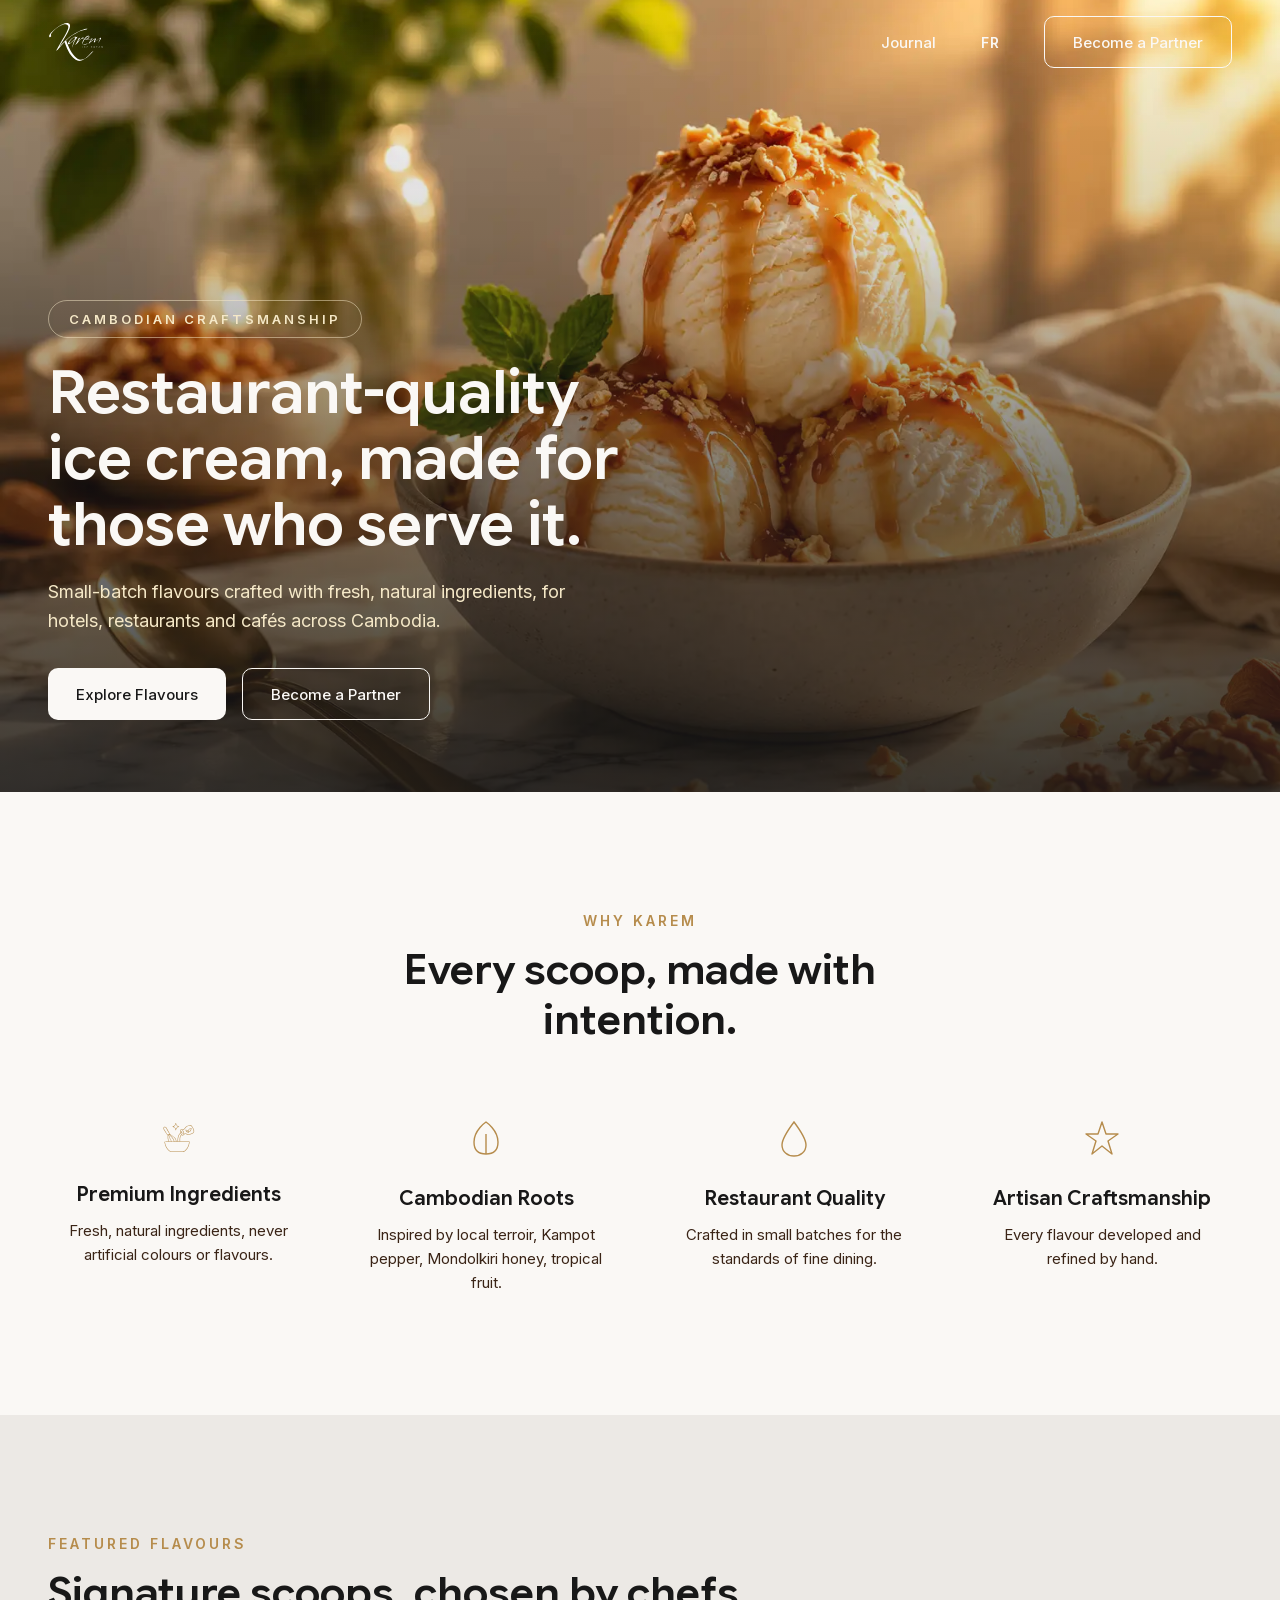
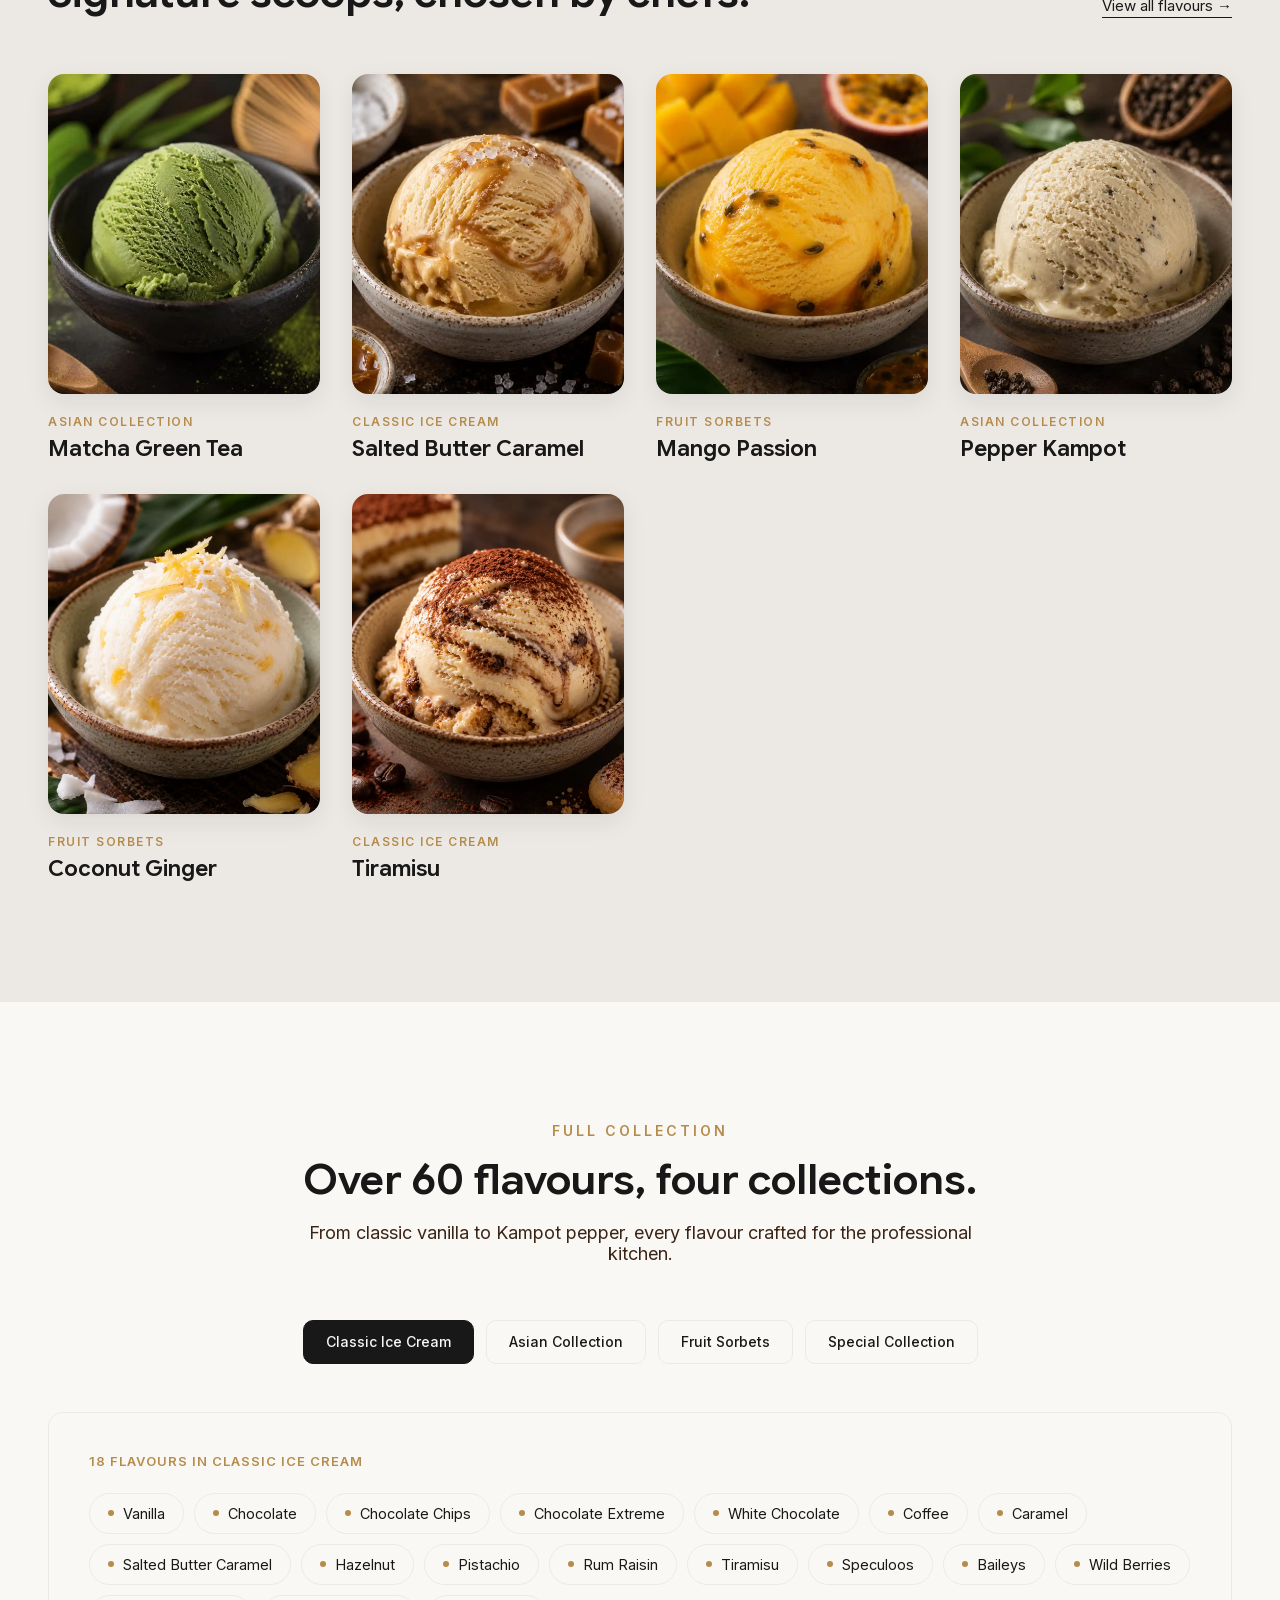
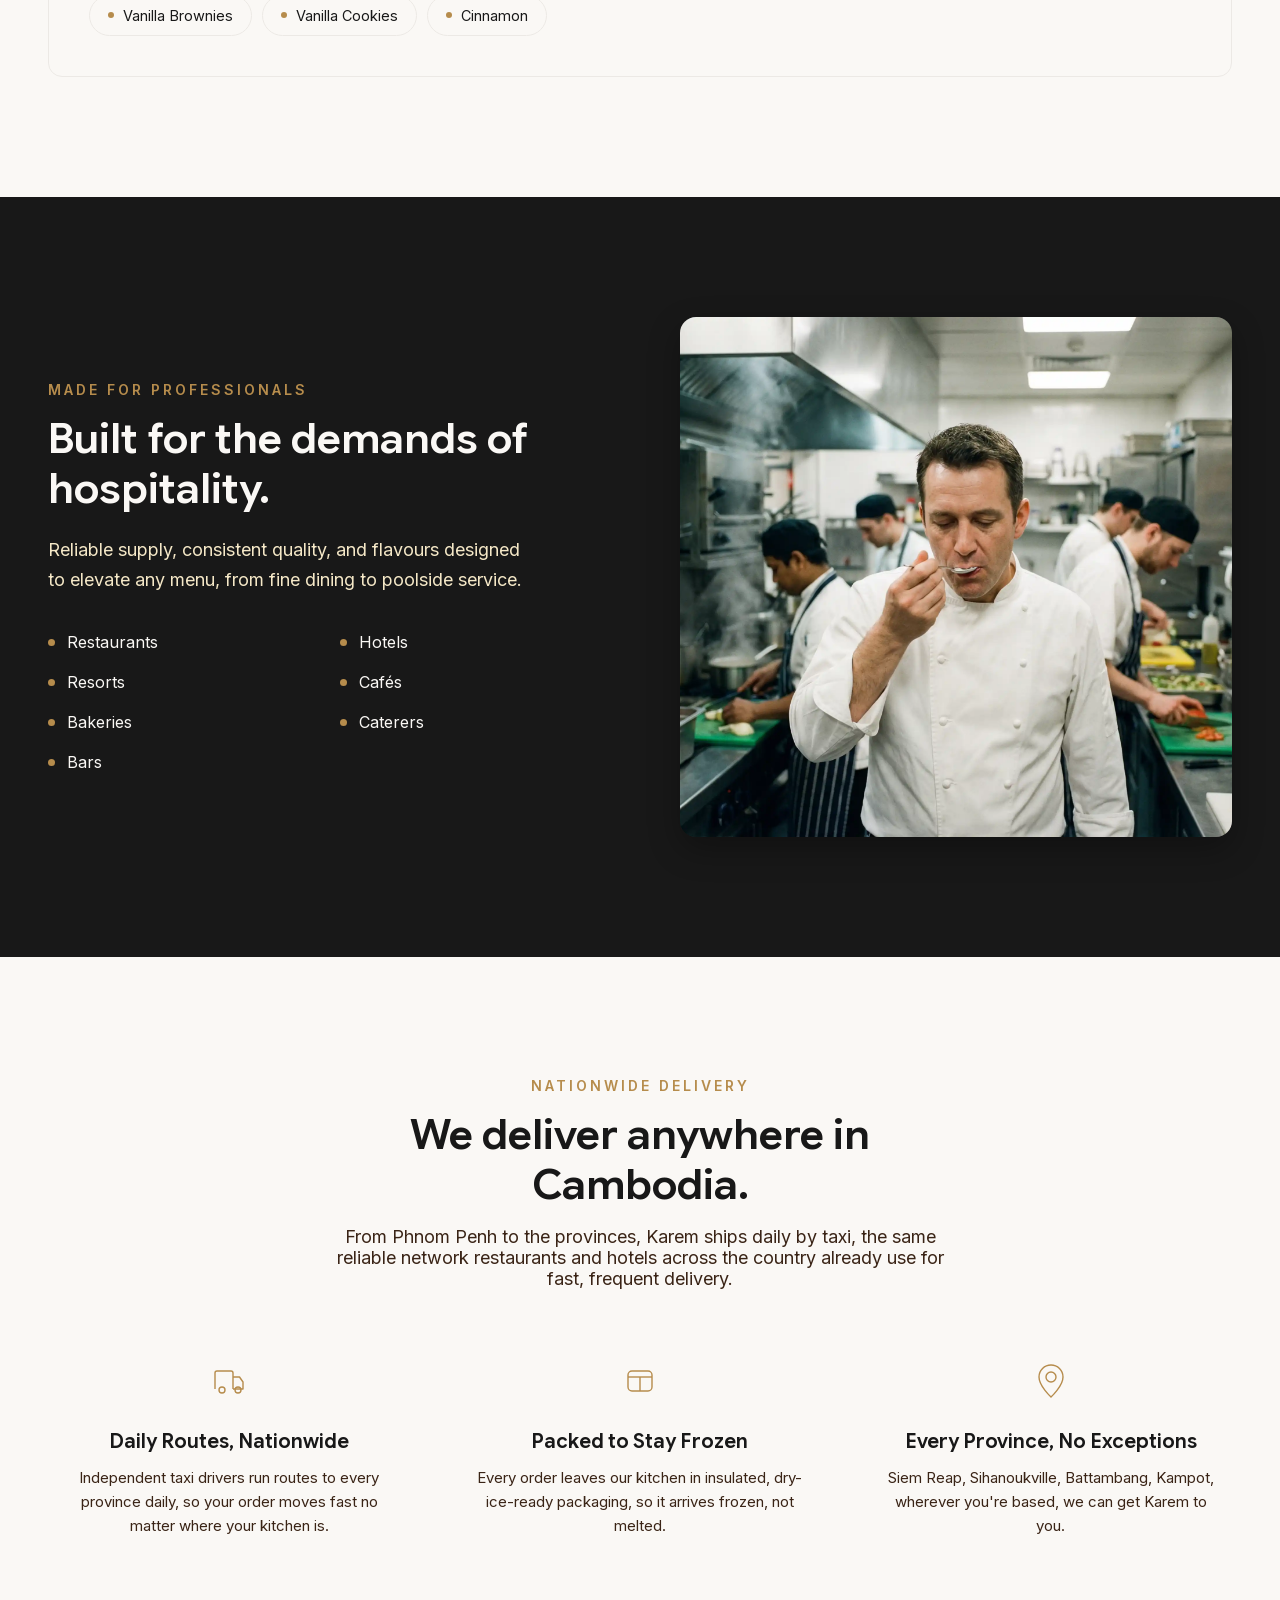
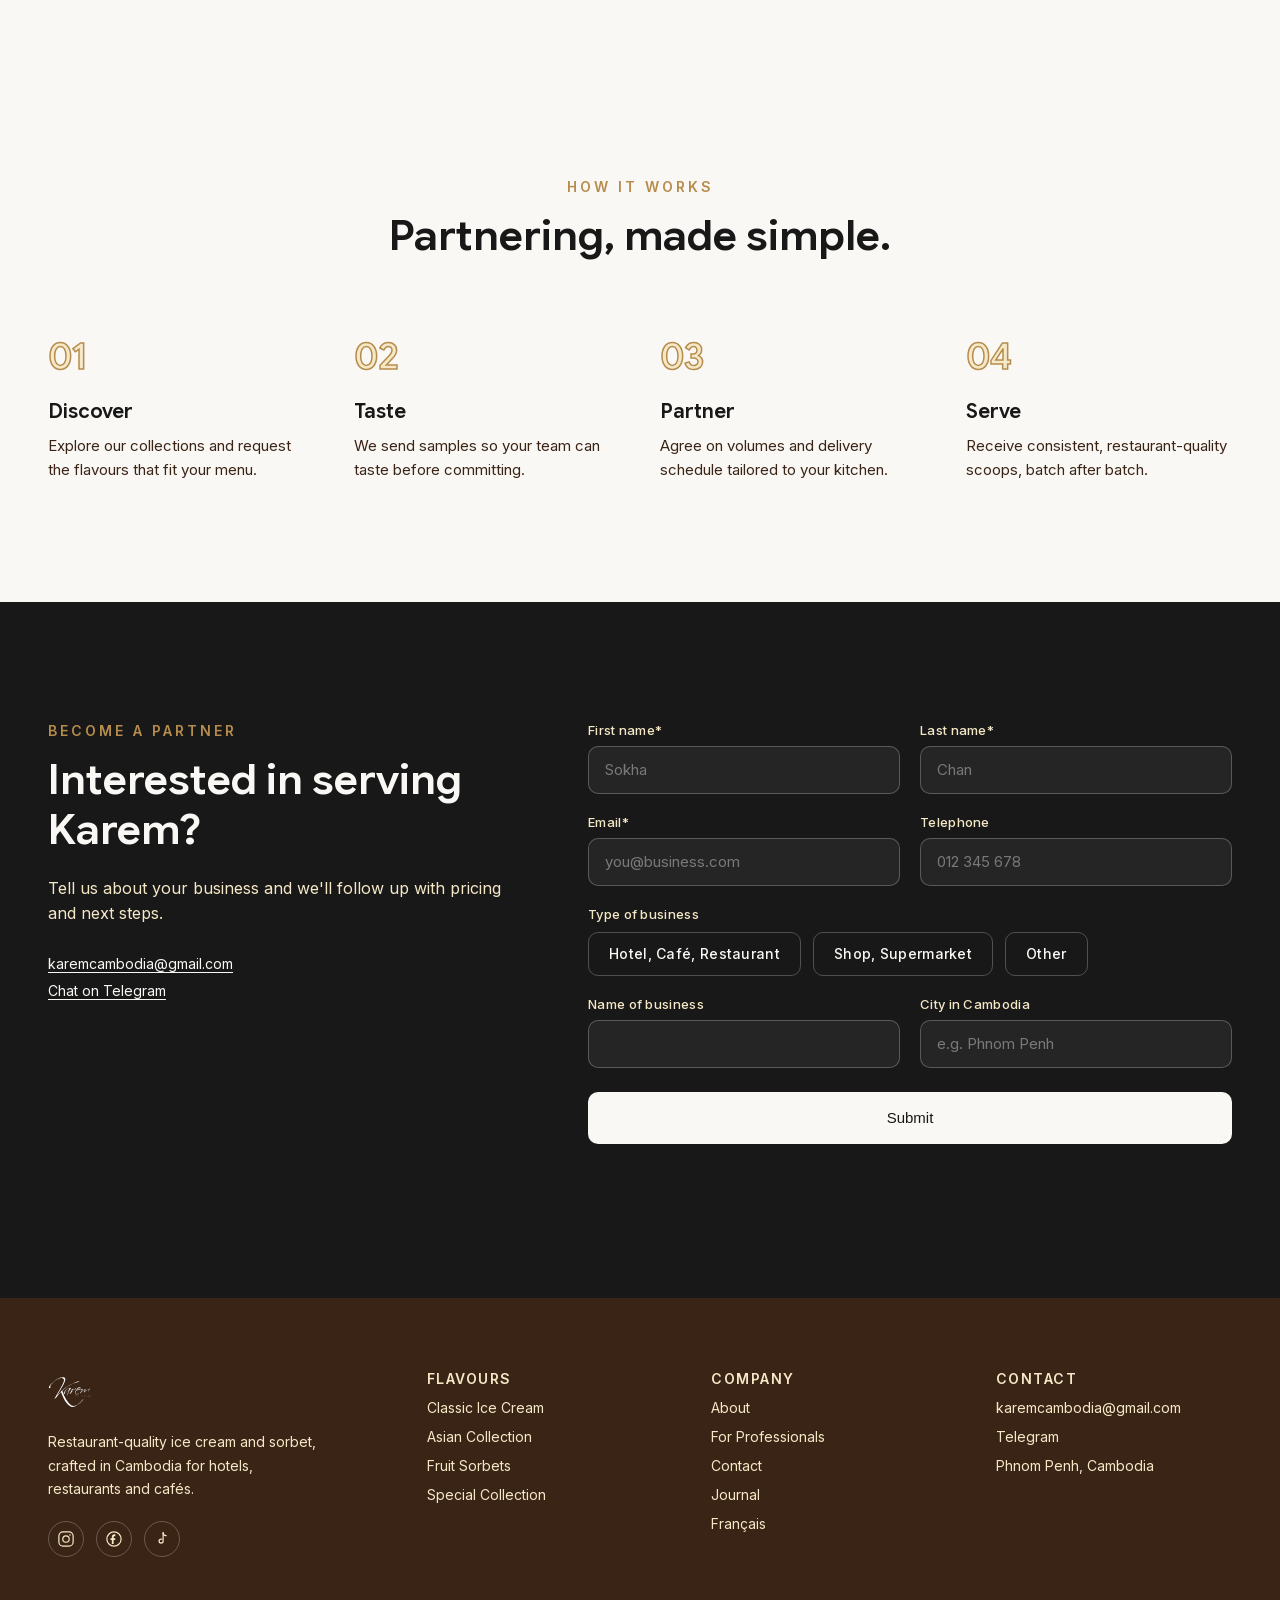
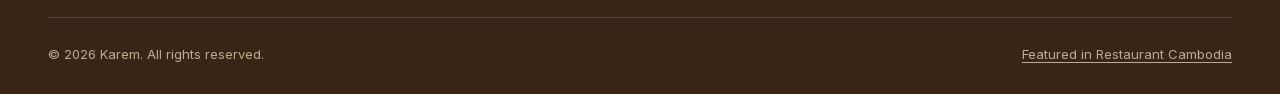
==== commit a10cf36b: "Remove placeholder client logos section from EN and FR homepages The "Trusted by kitchens across Cam" ====
--- a/index.html
+++ b/index.html
@@ -269,19 +269,6 @@
     </div>
   </section>
 
-  <!-- CLIENTS -->
-  <section id="clients" class="section section--tight">
-    <div class="clients-label" data-reveal>Trusted by kitchens across Cambodia</div>
-    <div class="clients-row" data-reveal-group>
-      <div class="client-chip">Hotel logo</div>
-      <div class="client-chip">Restaurant logo</div>
-      <div class="client-chip">Resort logo</div>
-      <div class="client-chip">Café logo</div>
-      <div class="client-chip">Bakery logo</div>
-      <div class="client-chip">Caterer logo</div>
-    </div>
-  </section>
-
   <!-- CTA / SIGNUP -->
   <section id="contact" class="section section--dark section--signup">
     <div class="form-wrap" data-reveal-group>
--- a/styles.css
+++ b/styles.css
@@ -614,35 +614,6 @@
   .steps-grid { grid-template-columns: 1fr; }
 }
 
-/* ============ Clients ============ */
-.clients-label {
-  text-align: center;
-  font-size: 13px;
-  letter-spacing: 2px;
-  text-transform: uppercase;
-  color: var(--brown);
-  margin-bottom: 40px;
-}
-.clients-row { display: flex; justify-content: center; align-items: center; gap: 56px; flex-wrap: wrap; }
-.client-chip {
-  font-family: ui-monospace, monospace;
-  font-size: 11px;
-  letter-spacing: 1px;
-  text-transform: uppercase;
-  color: var(--brown);
-  border: 1px solid var(--line);
-  border-radius: 6px;
-  padding: 14px 20px;
-  opacity: .7;
-  transition: opacity .2s ease;
-}
-.client-chip:hover { opacity: 1; }
-
-@media (max-width: 560px) {
-  .clients-row { gap: 20px 28px; }
-}
-
-
 /* ============ Footer ============ */
 .site-footer {
   background: var(--brown);
